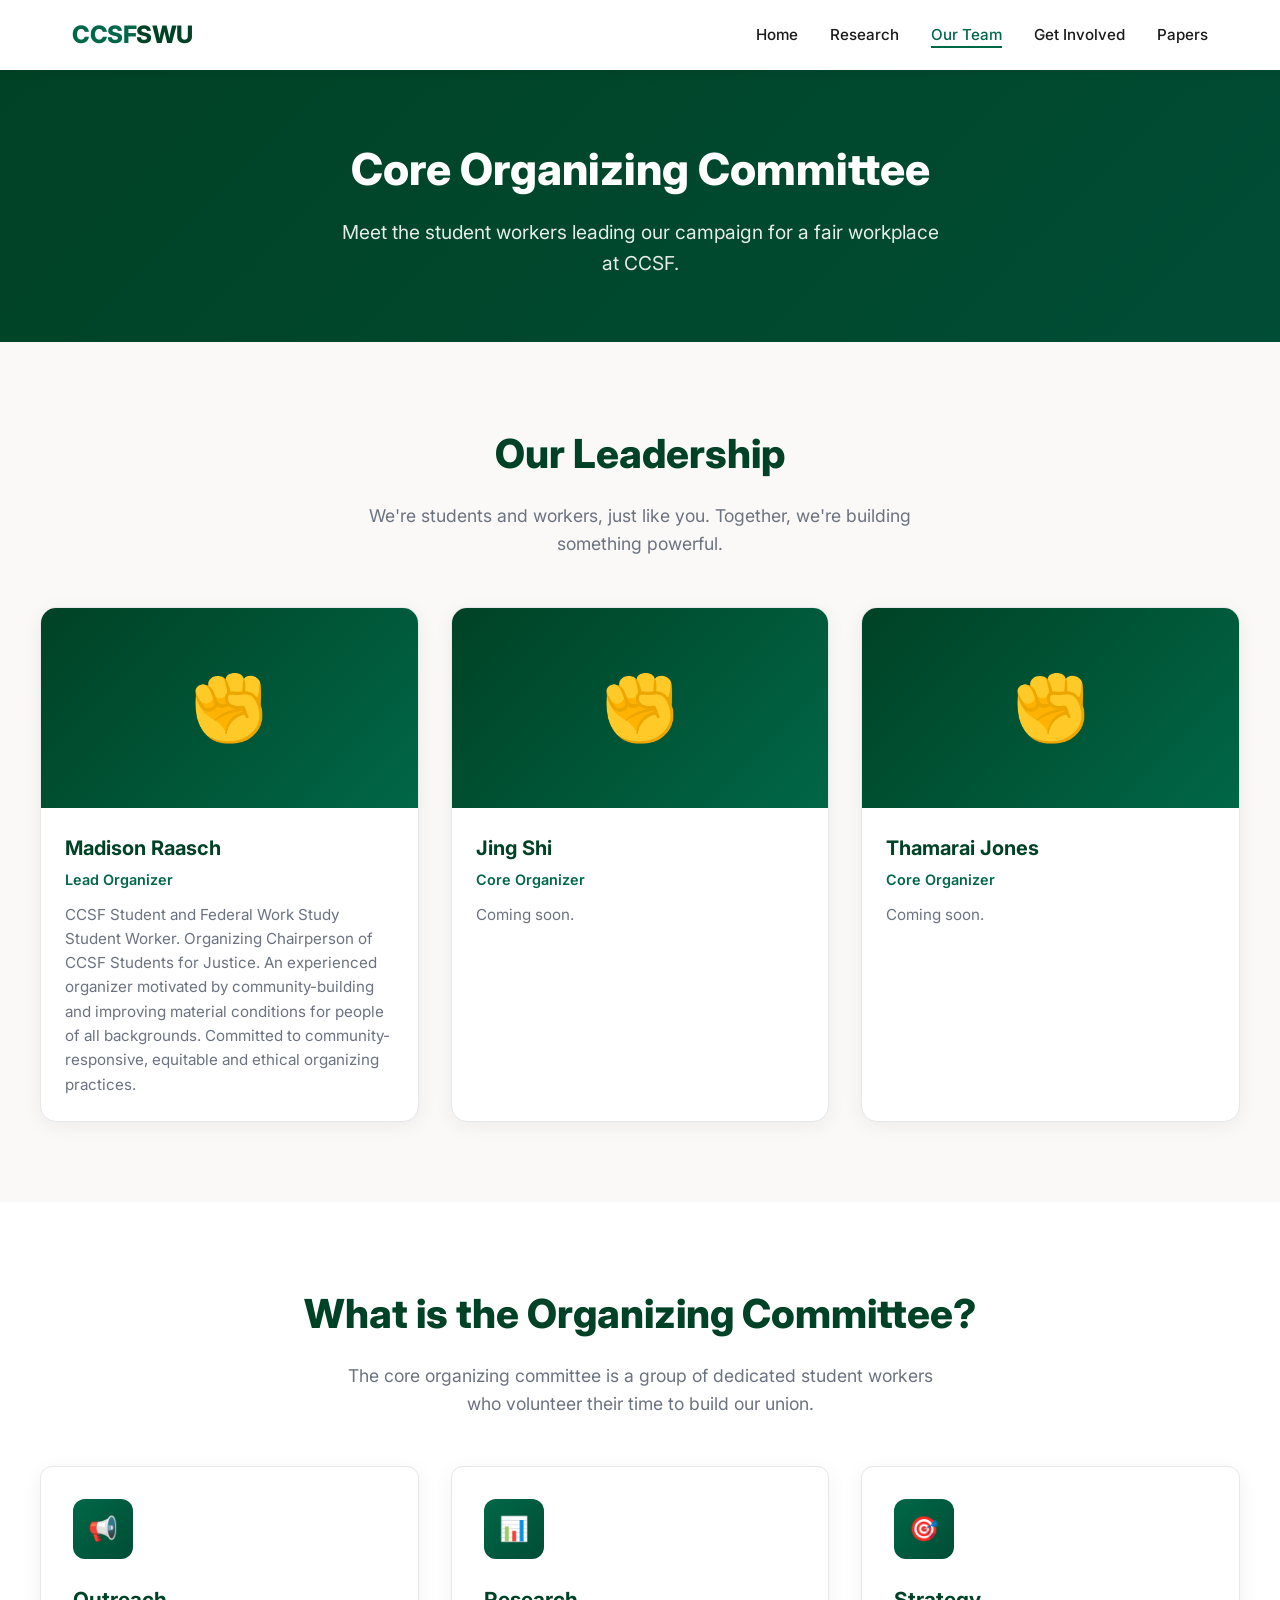
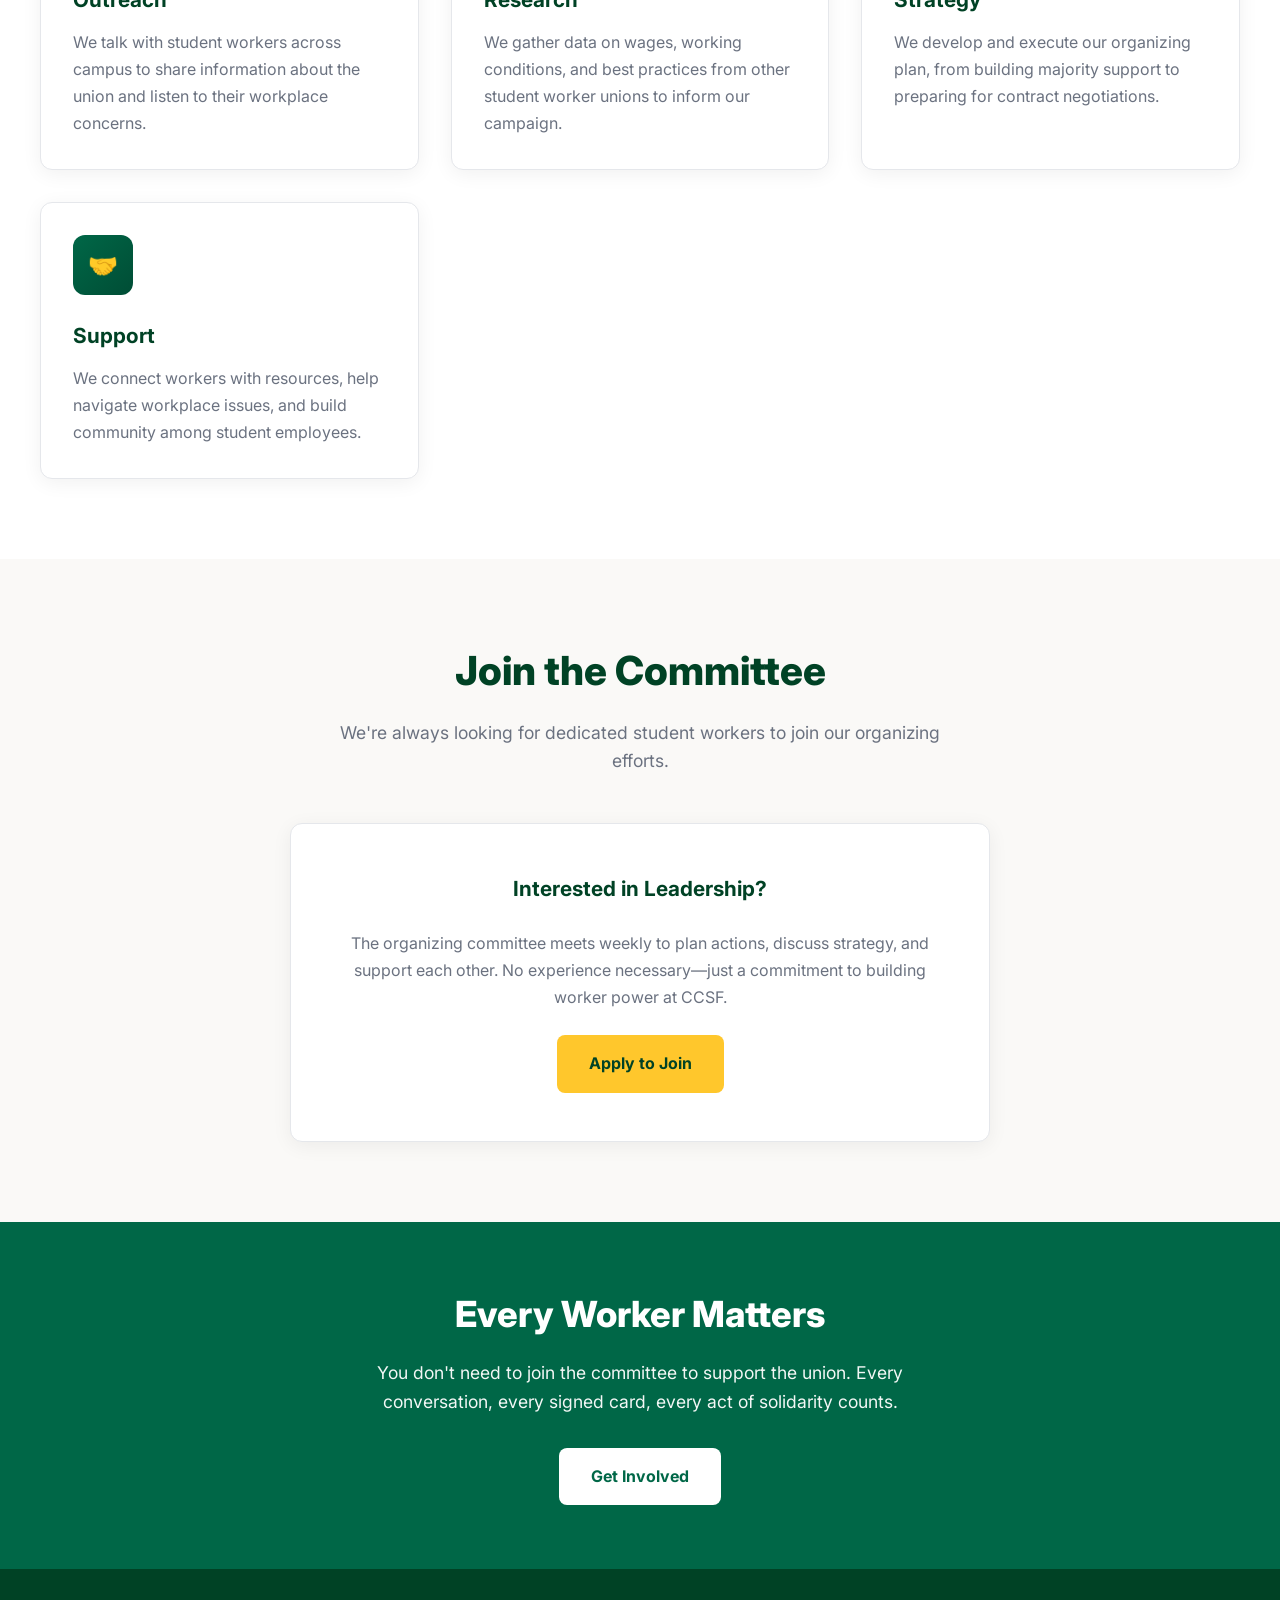
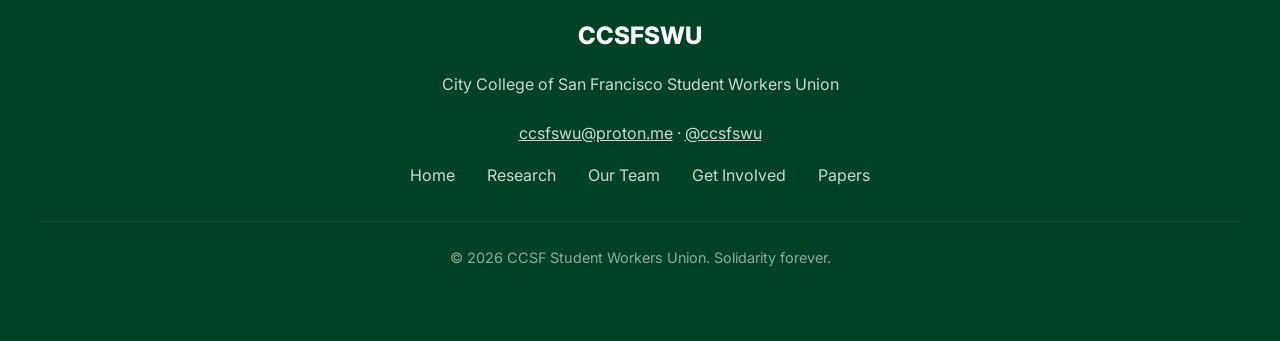
==== committee.html @ ac682a28 "Update committee bios" ====
<!DOCTYPE html>
<html lang="en">
<head>
  <meta charset="UTF-8">
  <meta name="viewport" content="width=device-width, initial-scale=1.0">
  <title>Our Team - CCSF Student Workers Union</title>
  <link rel="stylesheet" href="styles.css">
  <link rel="preconnect" href="https://fonts.googleapis.com">
  <link rel="preconnect" href="https://fonts.gstatic.com" crossorigin>
  <link href="https://fonts.googleapis.com/css2?family=Inter:wght@400;500;600;700;800&display=swap" rel="stylesheet">
</head>
<body>
  <nav class="navbar">
    <div class="nav-container">
      <a href="index.html" class="nav-logo">CCSF<span>SWU</span></a>
      <button class="mobile-menu-btn" onclick="toggleMenu()">☰</button>
      <ul class="nav-links" id="navLinks">
        <li><a href="index.html">Home</a></li>
        <li><a href="research.html">Research</a></li>
        <li><a href="committee.html" class="active">Our Team</a></li>
        <li><a href="forms.html">Get Involved</a></li>
        <li><a href="papers.html">Papers</a></li>
      </ul>
    </div>
  </nav>

  <header class="page-header">
    <h1>Core Organizing Committee</h1>
    <p>Meet the student workers leading our campaign for a fair workplace at CCSF.</p>
  </header>

  <section class="section">
    <div class="container">
      <div class="section-header">
        <h2>Our Leadership</h2>
        <p>We're students and workers, just like you. Together, we're building something powerful.</p>
      </div>
      <div class="team-grid">
        <div class="team-card">
          <div class="team-photo">✊</div>
          <div class="team-info">
            <h3>Madison Raasch</h3>
            <div class="team-role">Lead Organizer</div>
            <p>CCSF Student and Federal Work Study Student Worker. Organizing Chairperson of CCSF Students for Justice. An experienced organizer motivated by community-building and improving material conditions for people of all backgrounds. Committed to community-responsive, equitable and ethical organizing practices.</p>
          </div>
        </div>
        <div class="team-card">
          <div class="team-photo">✊</div>
          <div class="team-info">
            <h3>Jing Shi</h3>
            <div class="team-role">Core Organizer</div>
            <p>Coming soon.</p>
          </div>
        </div>
        <div class="team-card">
          <div class="team-photo">✊</div>
          <div class="team-info">
            <h3>Thamarai Jones</h3>
            <div class="team-role">Core Organizer</div>
            <p>Coming soon.</p>
          </div>
        </div>
      </div>
    </div>
  </section>

  <section class="section section-alt">
    <div class="container">
      <div class="section-header">
        <h2>What is the Organizing Committee?</h2>
        <p>The core organizing committee is a group of dedicated student workers who volunteer their time to build our union.</p>
      </div>
      <div class="card-grid">
        <div class="card">
          <div class="card-icon">📢</div>
          <h3>Outreach</h3>
          <p>We talk with student workers across campus to share information about the union and listen to their workplace concerns.</p>
        </div>
        <div class="card">
          <div class="card-icon">📊</div>
          <h3>Research</h3>
          <p>We gather data on wages, working conditions, and best practices from other student worker unions to inform our campaign.</p>
        </div>
        <div class="card">
          <div class="card-icon">🎯</div>
          <h3>Strategy</h3>
          <p>We develop and execute our organizing plan, from building majority support to preparing for contract negotiations.</p>
        </div>
        <div class="card">
          <div class="card-icon">🤝</div>
          <h3>Support</h3>
          <p>We connect workers with resources, help navigate workplace issues, and build community among student employees.</p>
        </div>
      </div>
    </div>
  </section>

  <section class="section">
    <div class="container">
      <div class="section-header">
        <h2>Join the Committee</h2>
        <p>We're always looking for dedicated student workers to join our organizing efforts.</p>
      </div>
      <div class="form-section">
        <div class="card" style="text-align: center; padding: 3rem;">
          <h3>Interested in Leadership?</h3>
          <p style="margin: 1.5rem 0;">The organizing committee meets weekly to plan actions, discuss strategy, and support each other. No experience necessary—just a commitment to building worker power at CCSF.</p>
          <a href="forms.html" class="btn btn-primary">Apply to Join</a>
        </div>
      </div>
    </div>
  </section>

  <section class="cta-section">
    <h2>Every Worker Matters</h2>
    <p>You don't need to join the committee to support the union. Every conversation, every signed card, every act of solidarity counts.</p>
    <a href="forms.html" class="btn btn-primary">Get Involved</a>
  </section>

  <footer class="footer">
    <div class="footer-content">
      <div class="footer-logo">CCSFSWU</div>
      <p>City College of San Francisco Student Workers Union</p>
      <p style="margin-bottom: 1rem;"><a href="mailto:ccsfswu@proton.me" style="color: white;">ccsfswu@proton.me</a> · <a href="https://instagram.com/ccsfswu" target="_blank" style="color: white;">@ccsfswu</a></p>
      <div class="footer-links">
        <a href="index.html">Home</a>
        <a href="research.html">Research</a>
        <a href="committee.html">Our Team</a>
        <a href="forms.html">Get Involved</a>
        <a href="papers.html">Papers</a>
      </div>
      <div class="footer-bottom">
        <p>&copy; 2026 CCSF Student Workers Union. Solidarity forever.</p>
      </div>
    </div>
  </footer>

  <script>
    function toggleMenu() {
      document.getElementById('navLinks').classList.toggle('active');
    }
  </script>
</body>
</html>
---- styles.css ----
/* CCSF Student Workers Union - Main Styles */

:root {
  --primary: #006747;
  --primary-dark: #004d35;
  --secondary: #004225;
  --accent: #ffc72c;
  --light: #faf9f7;
  --dark: #1a1a1a;
  --gray: #6b7280;
  --gray-light: #e5e7eb;
}

* {
  margin: 0;
  padding: 0;
  box-sizing: border-box;
}

html {
  scroll-behavior: smooth;
}

body {
  font-family: 'Inter', -apple-system, BlinkMacSystemFont, 'Segoe UI', Roboto, sans-serif;
  line-height: 1.6;
  color: var(--dark);
  background: var(--light);
}

/* Navigation */
.navbar {
  background: white;
  box-shadow: 0 2px 10px rgba(0, 0, 0, 0.08);
  position: sticky;
  top: 0;
  z-index: 1000;
}

.nav-container {
  max-width: 1200px;
  margin: 0 auto;
  padding: 1rem 2rem;
  display: flex;
  justify-content: space-between;
  align-items: center;
}

.nav-logo {
  font-weight: 800;
  font-size: 1.5rem;
  color: var(--primary);
  text-decoration: none;
  letter-spacing: -0.5px;
}

.nav-logo span {
  color: var(--secondary);
}

.nav-links {
  display: flex;
  list-style: none;
  gap: 2rem;
}

.nav-links a {
  text-decoration: none;
  color: var(--dark);
  font-weight: 500;
  font-size: 0.95rem;
  transition: color 0.2s;
  position: relative;
}

.nav-links a:hover,
.nav-links a.active {
  color: var(--primary);
}

.nav-links a::after {
  content: '';
  position: absolute;
  bottom: -4px;
  left: 0;
  width: 0;
  height: 2px;
  background: var(--primary);
  transition: width 0.2s;
}

.nav-links a:hover::after,
.nav-links a.active::after {
  width: 100%;
}

/* Mobile menu */
.mobile-menu-btn {
  display: none;
  background: none;
  border: none;
  font-size: 1.5rem;
  cursor: pointer;
  color: var(--dark);
}

/* Hero Section */
.hero {
  background: linear-gradient(135deg, var(--secondary) 0%, var(--primary-dark) 100%);
  color: white;
  padding: 6rem 2rem;
  text-align: center;
  position: relative;
  overflow: hidden;
}

.hero::before {
  content: '';
  position: absolute;
  top: 0;
  left: 0;
  right: 0;
  bottom: 0;
  background: url("data:image/svg+xml,%3Csvg width='60' height='60' viewBox='0 0 60 60' xmlns='http://www.w3.org/2000/svg'%3E%3Cg fill='none' fill-rule='evenodd'%3E%3Cg fill='%23ffffff' fill-opacity='0.05'%3E%3Cpath d='M36 34v-4h-2v4h-4v2h4v4h2v-4h4v-2h-4zm0-30V0h-2v4h-4v2h4v4h2V6h4V4h-4zM6 34v-4H4v4H0v2h4v4h2v-4h4v-2H6zM6 4V0H4v4H0v2h4v4h2V6h4V4H6z'/%3E%3C/g%3E%3C/g%3E%3C/svg%3E");
}

.hero-content {
  max-width: 900px;
  margin: 0 auto;
  position: relative;
  z-index: 1;
}

.hero h1 {
  font-size: 3.5rem;
  font-weight: 800;
  margin-bottom: 1.5rem;
  line-height: 1.1;
  letter-spacing: -1px;
}

.hero p {
  font-size: 1.4rem;
  opacity: 0.95;
  max-width: 700px;
  margin: 0 auto 2.5rem;
  line-height: 1.7;
}

.hero-buttons {
  display: flex;
  gap: 1rem;
  justify-content: center;
  flex-wrap: wrap;
}

/* Buttons */
.btn {
  display: inline-block;
  padding: 1rem 2rem;
  border-radius: 8px;
  font-weight: 600;
  font-size: 1rem;
  text-decoration: none;
  transition: all 0.2s;
  cursor: pointer;
  border: none;
}

.btn-primary {
  background: var(--accent);
  color: var(--secondary);
  font-weight: 700;
}

.btn-primary:hover {
  background: #e6b200;
  transform: translateY(-2px);
  box-shadow: 0 4px 12px rgba(255, 199, 44, 0.4);
}

.btn-secondary {
  background: transparent;
  color: white;
  border: 2px solid rgba(255, 255, 255, 0.8);
}

.btn-secondary:hover {
  background: rgba(255, 255, 255, 0.1);
  border-color: white;
}

.btn-outline {
  background: transparent;
  color: var(--primary);
  border: 2px solid var(--primary);
}

.btn-outline:hover {
  background: var(--primary);
  color: white;
}

/* Sections */
.section {
  padding: 5rem 2rem;
}

.section-alt {
  background: white;
}

.container {
  max-width: 1200px;
  margin: 0 auto;
}

.section-header {
  text-align: center;
  margin-bottom: 3rem;
}

.section-header h2 {
  font-size: 2.5rem;
  font-weight: 800;
  color: var(--secondary);
  margin-bottom: 1rem;
}

.section-header p {
  color: var(--gray);
  font-size: 1.1rem;
  max-width: 600px;
  margin: 0 auto;
}

/* Cards */
.card-grid {
  display: grid;
  grid-template-columns: repeat(auto-fit, minmax(300px, 1fr));
  gap: 2rem;
}

.card {
  background: white;
  border-radius: 12px;
  padding: 2rem;
  box-shadow: 0 4px 20px rgba(0, 0, 0, 0.06);
  transition: all 0.3s;
  border: 1px solid var(--gray-light);
}

.card:hover {
  transform: translateY(-4px);
  box-shadow: 0 8px 30px rgba(0, 0, 0, 0.1);
}

.card-icon {
  width: 60px;
  height: 60px;
  background: linear-gradient(135deg, var(--primary) 0%, var(--primary-dark) 100%);
  border-radius: 12px;
  display: flex;
  align-items: center;
  justify-content: center;
  margin-bottom: 1.5rem;
  font-size: 1.5rem;
}

.card h3 {
  font-size: 1.3rem;
  margin-bottom: 0.75rem;
  color: var(--secondary);
}

.card p {
  color: var(--gray);
  line-height: 1.7;
}

/* Team/Bio Cards */
.team-grid {
  display: grid;
  grid-template-columns: repeat(auto-fit, minmax(280px, 1fr));
  gap: 2rem;
}

.team-card {
  background: white;
  border-radius: 16px;
  overflow: hidden;
  box-shadow: 0 4px 20px rgba(0, 0, 0, 0.06);
  transition: all 0.3s;
  border: 1px solid var(--gray-light);
}

.team-card:hover {
  transform: translateY(-4px);
  box-shadow: 0 8px 30px rgba(0, 0, 0, 0.12);
}

.team-photo {
  height: 200px;
  background: linear-gradient(135deg, var(--secondary) 0%, var(--primary) 100%);
  display: flex;
  align-items: center;
  justify-content: center;
  font-size: 4rem;
  color: white;
}

.team-info {
  padding: 1.5rem;
}

.team-info h3 {
  font-size: 1.25rem;
  color: var(--secondary);
  margin-bottom: 0.25rem;
}

.team-role {
  color: var(--primary);
  font-weight: 600;
  font-size: 0.9rem;
  margin-bottom: 0.75rem;
}

.team-info p {
  color: var(--gray);
  font-size: 0.95rem;
  line-height: 1.6;
}

/* Forms */
.form-section {
  max-width: 700px;
  margin: 0 auto;
}

.form-group {
  margin-bottom: 1.5rem;
}

.form-group label {
  display: block;
  font-weight: 600;
  margin-bottom: 0.5rem;
  color: var(--secondary);
}

.form-group input,
.form-group textarea,
.form-group select {
  width: 100%;
  padding: 1rem;
  border: 2px solid var(--gray-light);
  border-radius: 8px;
  font-size: 1rem;
  font-family: inherit;
  transition: border-color 0.2s;
}

.form-group input:focus,
.form-group textarea:focus,
.form-group select:focus {
  outline: none;
  border-color: var(--primary);
}

.form-group textarea {
  min-height: 150px;
  resize: vertical;
}

.form-submit {
  width: 100%;
  padding: 1rem;
  background: var(--primary);
  color: white;
  font-size: 1.1rem;
  font-weight: 600;
}

.form-submit:hover {
  background: var(--primary-dark);
}

/* Papers/Research List */
.paper-list {
  display: flex;
  flex-direction: column;
  gap: 1.5rem;
}

.paper-card {
  background: white;
  border-radius: 12px;
  padding: 2rem;
  box-shadow: 0 4px 20px rgba(0, 0, 0, 0.06);
  border: 1px solid var(--gray-light);
  display: flex;
  align-items: flex-start;
  gap: 1.5rem;
  transition: all 0.3s;
}

.paper-card:hover {
  transform: translateX(8px);
  border-color: var(--primary);
}

.paper-icon {
  width: 50px;
  height: 50px;
  background: var(--secondary);
  border-radius: 10px;
  display: flex;
  align-items: center;
  justify-content: center;
  flex-shrink: 0;
  font-size: 1.25rem;
}

.paper-content h3 {
  font-size: 1.2rem;
  color: var(--secondary);
  margin-bottom: 0.5rem;
}

.paper-meta {
  font-size: 0.9rem;
  color: var(--gray);
  margin-bottom: 0.75rem;
}

.paper-content p {
  color: var(--gray);
  line-height: 1.6;
  margin-bottom: 1rem;
}

.paper-link {
  color: var(--primary);
  font-weight: 600;
  text-decoration: none;
  display: inline-flex;
  align-items: center;
  gap: 0.5rem;
}

.paper-link:hover {
  text-decoration: underline;
}

/* Page Header */
.page-header {
  background: linear-gradient(135deg, var(--secondary) 0%, var(--primary-dark) 100%);
  color: white;
  padding: 4rem 2rem;
  text-align: center;
}

.page-header h1 {
  font-size: 2.75rem;
  font-weight: 800;
  margin-bottom: 0.75rem;
}

.page-header p {
  font-size: 1.2rem;
  opacity: 0.9;
  max-width: 600px;
  margin: 0 auto;
}

/* Stats */
.stats-row {
  display: flex;
  justify-content: center;
  gap: 4rem;
  flex-wrap: wrap;
  margin-top: 3rem;
}

.stat-item {
  text-align: center;
}

.stat-number {
  font-size: 3rem;
  font-weight: 800;
  color: var(--accent);
}

.stat-label {
  font-size: 1rem;
  opacity: 0.9;
}

/* CTA Section */
.cta-section {
  background: var(--primary);
  color: white;
  text-align: center;
  padding: 4rem 2rem;
}

.cta-section h2 {
  font-size: 2.25rem;
  font-weight: 800;
  margin-bottom: 1rem;
}

.cta-section p {
  font-size: 1.1rem;
  opacity: 0.95;
  margin-bottom: 2rem;
  max-width: 600px;
  margin-left: auto;
  margin-right: auto;
}

.cta-section .btn-primary {
  background: white;
  color: var(--primary);
}

.cta-section .btn-primary:hover {
  background: var(--light);
}

/* Footer */
.footer {
  background: var(--secondary);
  color: white;
  padding: 3rem 2rem;
  text-align: center;
}

.footer-content {
  max-width: 1200px;
  margin: 0 auto;
}

.footer-logo {
  font-size: 1.5rem;
  font-weight: 800;
  margin-bottom: 1rem;
}

.footer p {
  opacity: 0.8;
  margin-bottom: 1.5rem;
}

.footer-links {
  display: flex;
  justify-content: center;
  gap: 2rem;
  flex-wrap: wrap;
  margin-bottom: 2rem;
}

.footer-links a {
  color: white;
  text-decoration: none;
  opacity: 0.8;
  transition: opacity 0.2s;
}

.footer-links a:hover {
  opacity: 1;
}

.footer-bottom {
  border-top: 1px solid rgba(255, 255, 255, 0.1);
  padding-top: 1.5rem;
  font-size: 0.9rem;
  opacity: 0.7;
}

/* Tabs */
.tabs {
  display: flex;
  justify-content: center;
  gap: 0.5rem;
  margin-bottom: 2rem;
  flex-wrap: wrap;
}

.tab-btn {
  padding: 0.75rem 1.5rem;
  background: transparent;
  border: 2px solid var(--gray-light);
  border-radius: 8px;
  font-weight: 600;
  color: var(--gray);
  cursor: pointer;
  transition: all 0.2s;
}

.tab-btn:hover {
  border-color: var(--primary);
  color: var(--primary);
}

.tab-btn.active {
  background: var(--primary);
  border-color: var(--primary);
  color: white;
}

.tab-content {
  display: none;
}

.tab-content.active {
  display: block;
}

/* Responsive */
@media (max-width: 768px) {
  .mobile-menu-btn {
    display: block;
  }

  .nav-links {
    display: none;
    position: absolute;
    top: 100%;
    left: 0;
    right: 0;
    background: white;
    flex-direction: column;
    padding: 1rem;
    gap: 0;
    box-shadow: 0 4px 20px rgba(0, 0, 0, 0.1);
  }

  .nav-links.active {
    display: flex;
  }

  .nav-links li {
    padding: 0.75rem 1rem;
  }

  .hero h1 {
    font-size: 2.25rem;
  }

  .hero p {
    font-size: 1.1rem;
  }

  .section-header h2 {
    font-size: 2rem;
  }

  .stats-row {
    gap: 2rem;
  }

  .stat-number {
    font-size: 2.25rem;
  }

  .paper-card {
    flex-direction: column;
  }
}
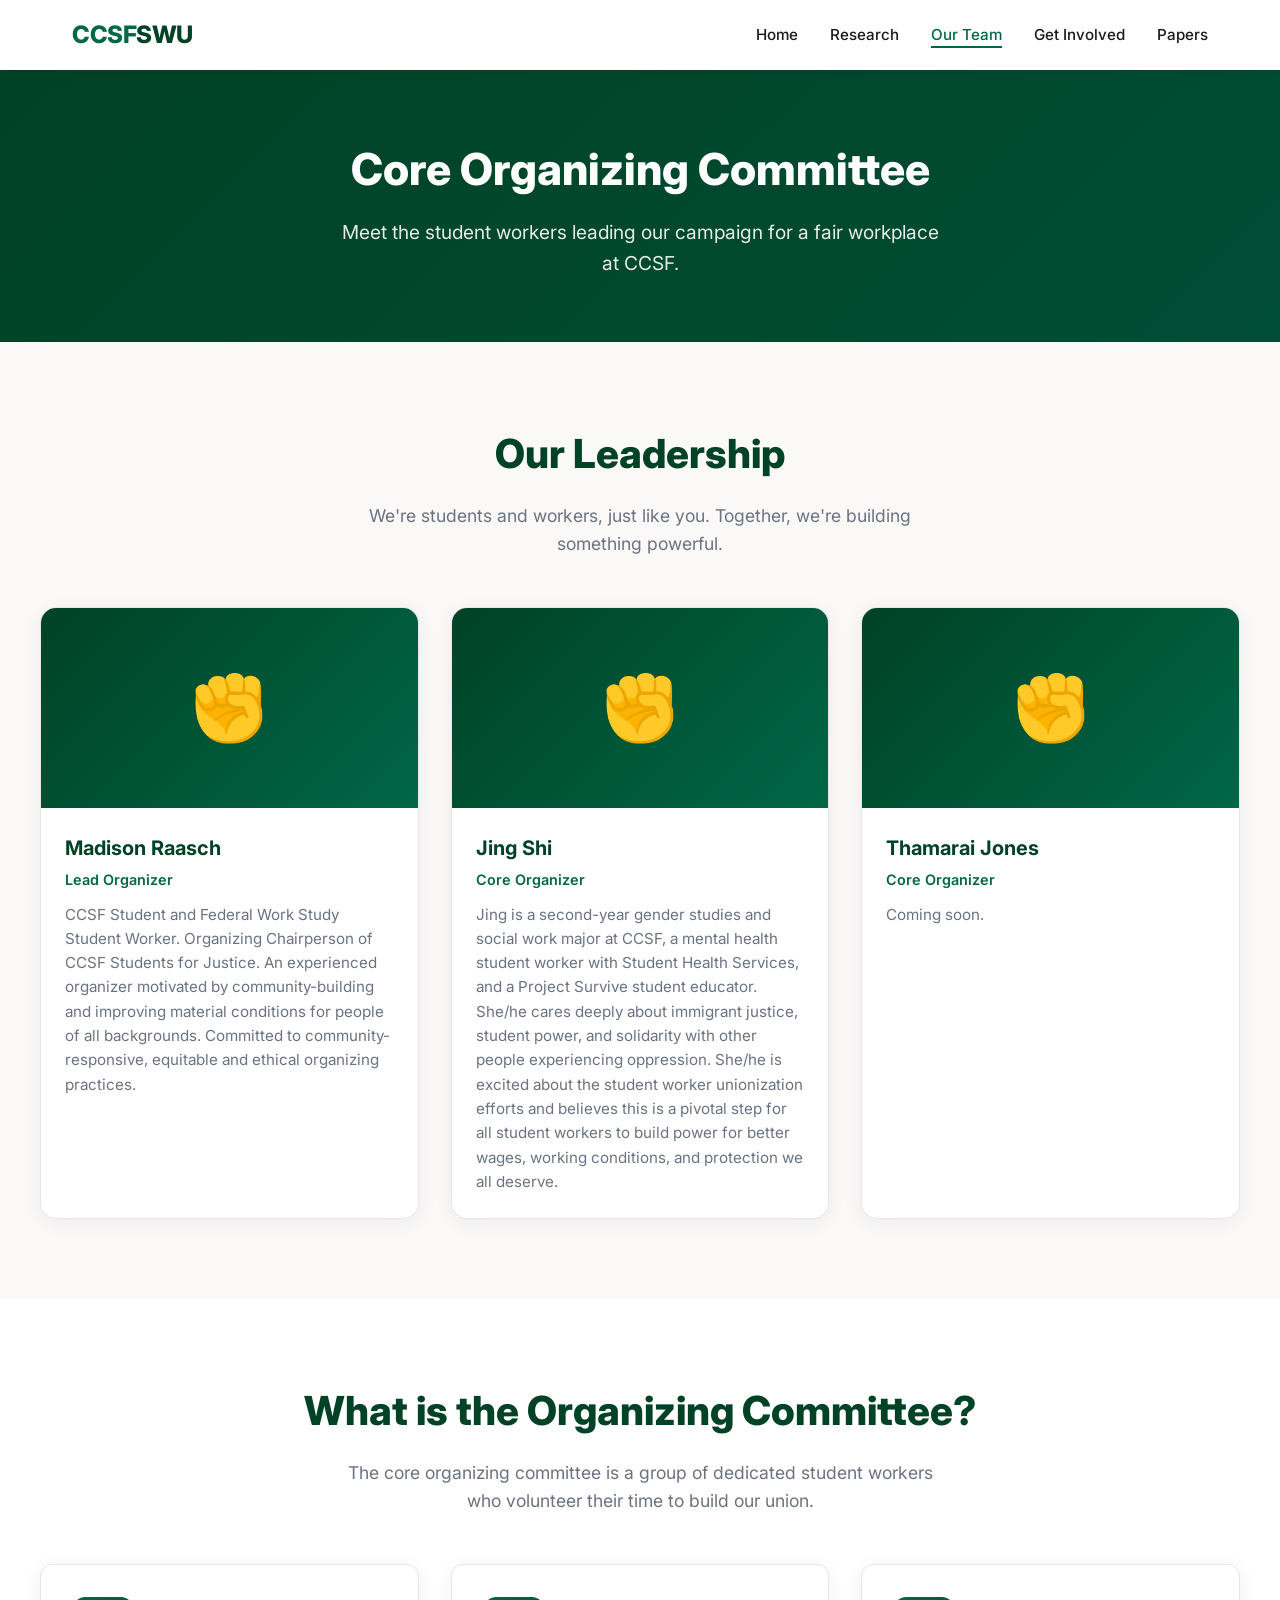
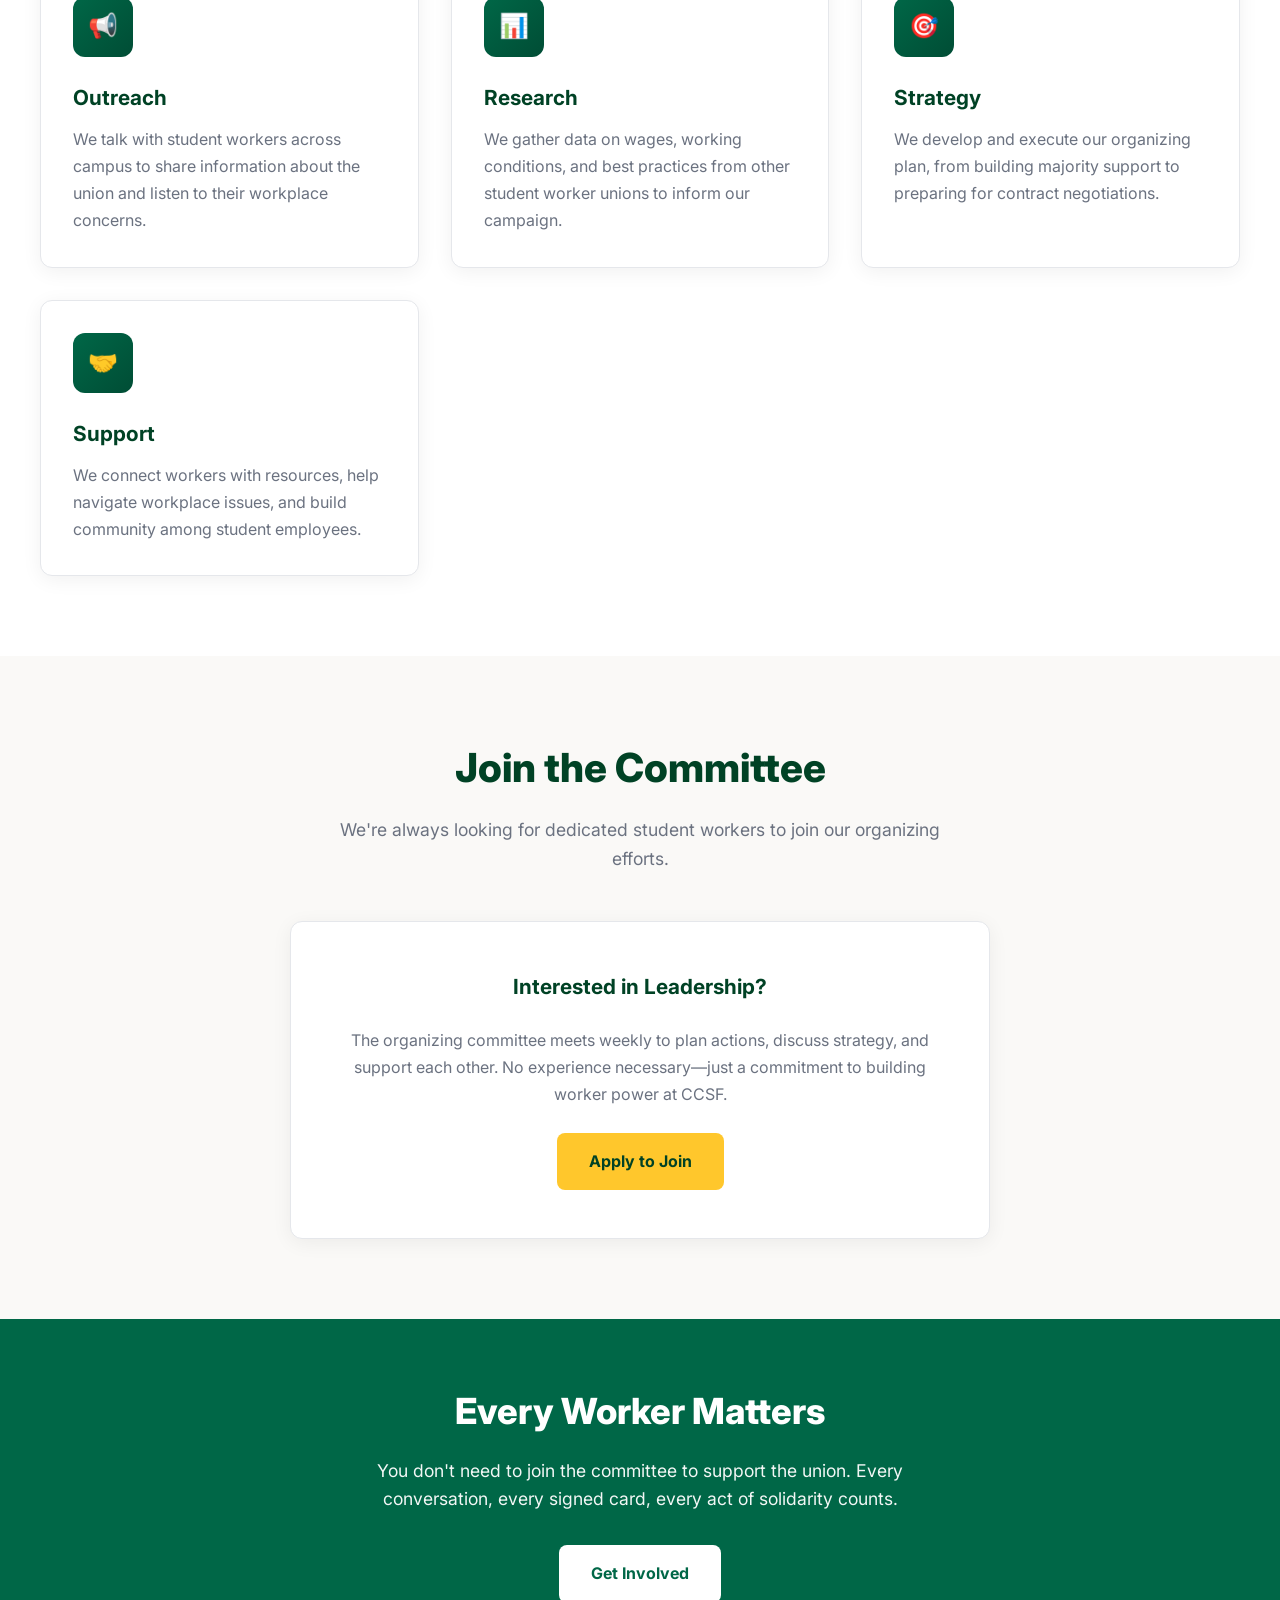
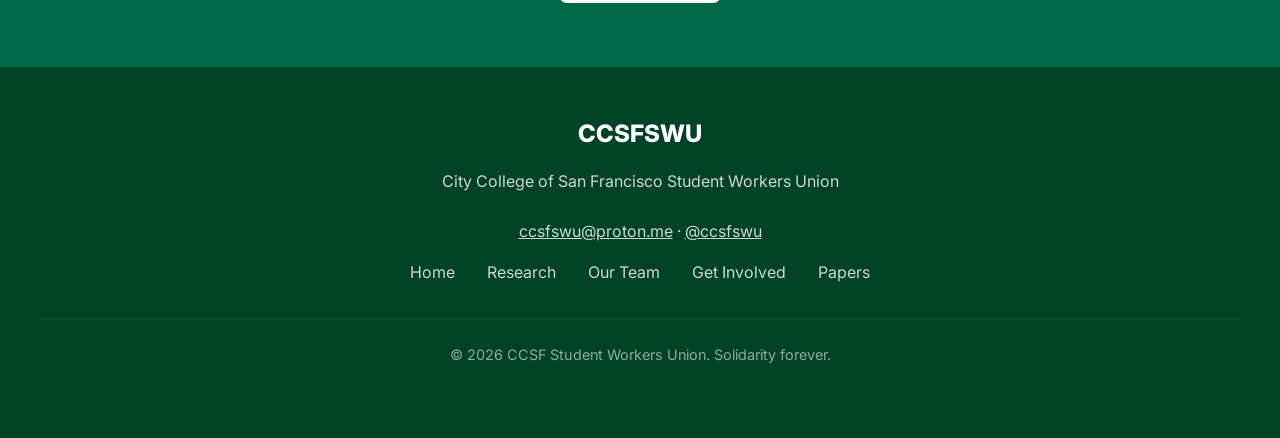
==== commit 53df48c3: "Add Jing Shi bio" ====
--- a/committee.html
+++ b/committee.html
@@ -49,7 +49,7 @@
           <div class="team-info">
             <h3>Jing Shi</h3>
             <div class="team-role">Core Organizer</div>
-            <p>Coming soon.</p>
+            <p>Jing is a second-year gender studies and social work major at CCSF, a mental health student worker with Student Health Services, and a Project Survive student educator. She/he cares deeply about immigrant justice, student power, and solidarity with other people experiencing oppression. She/he is excited about the student worker unionization efforts and believes this is a pivotal step for all student workers to build power for better wages, working conditions, and protection we all deserve.</p>
           </div>
         </div>
         <div class="team-card">
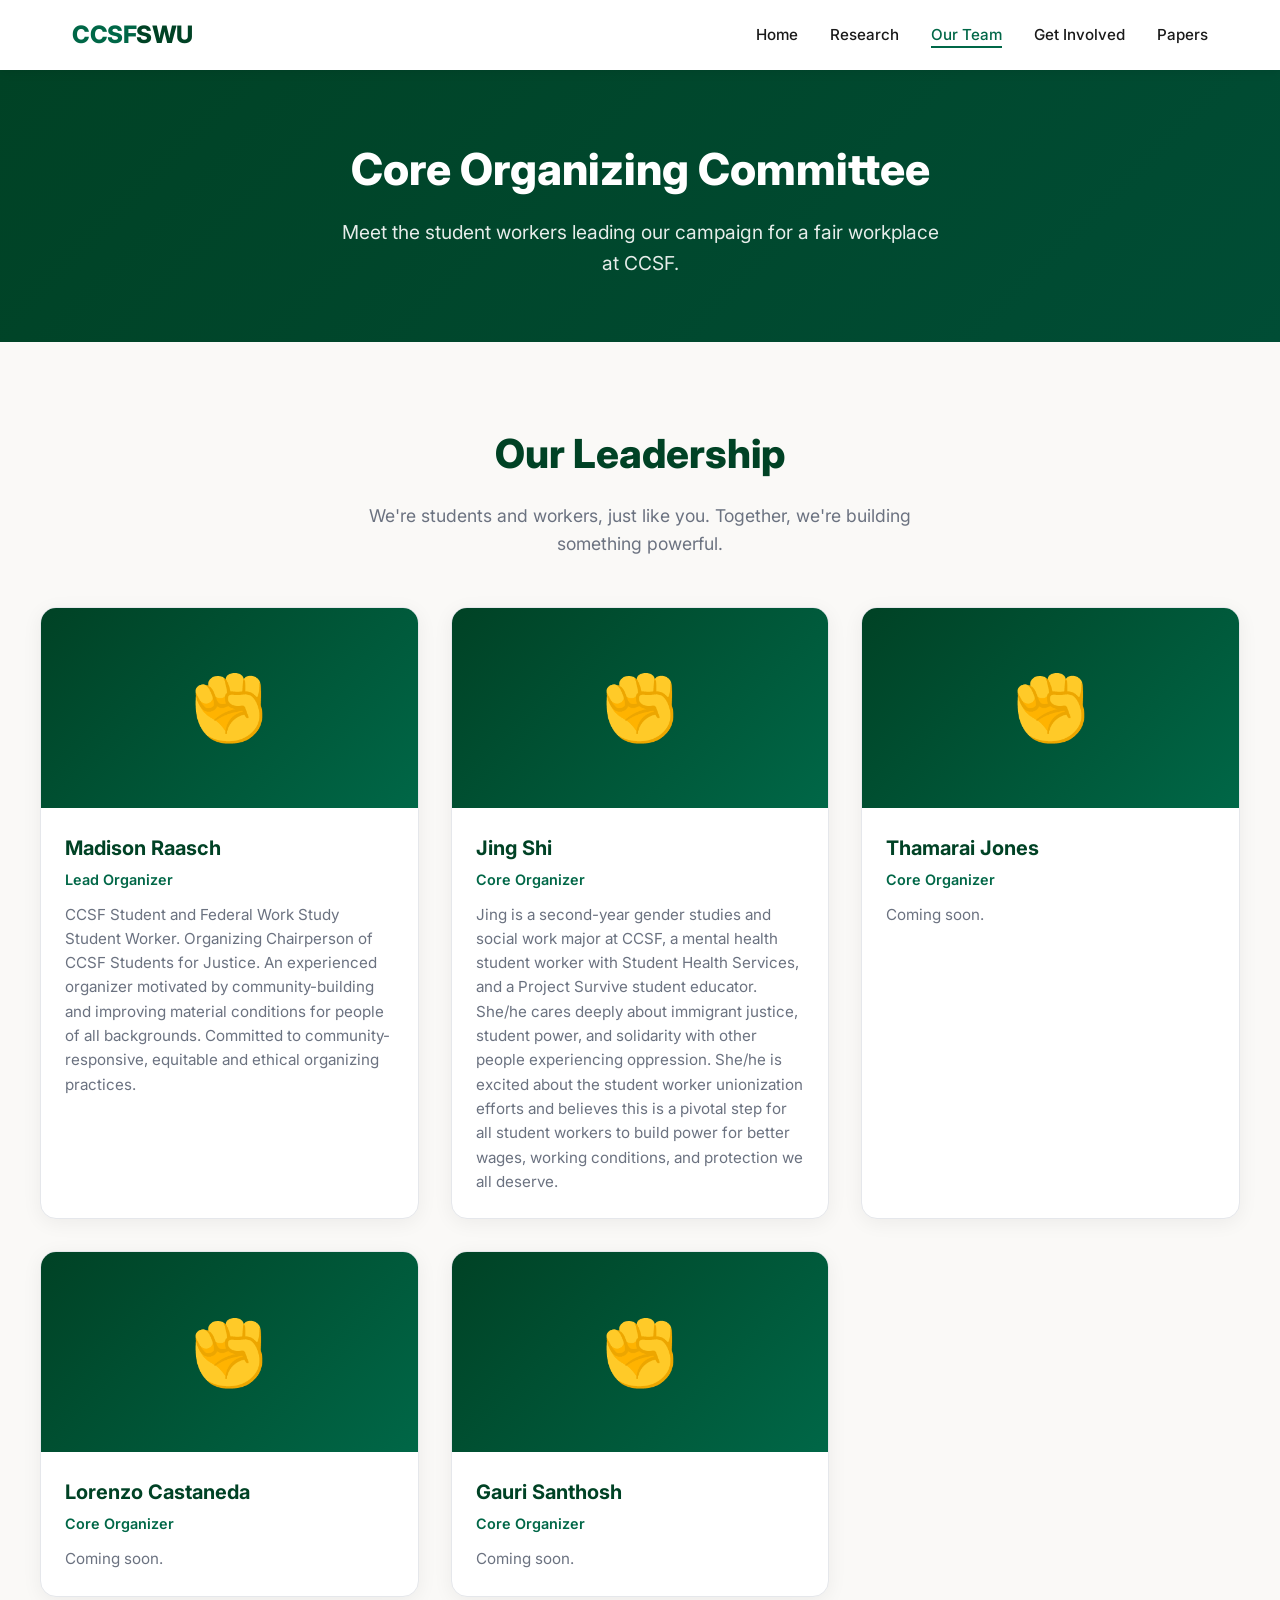
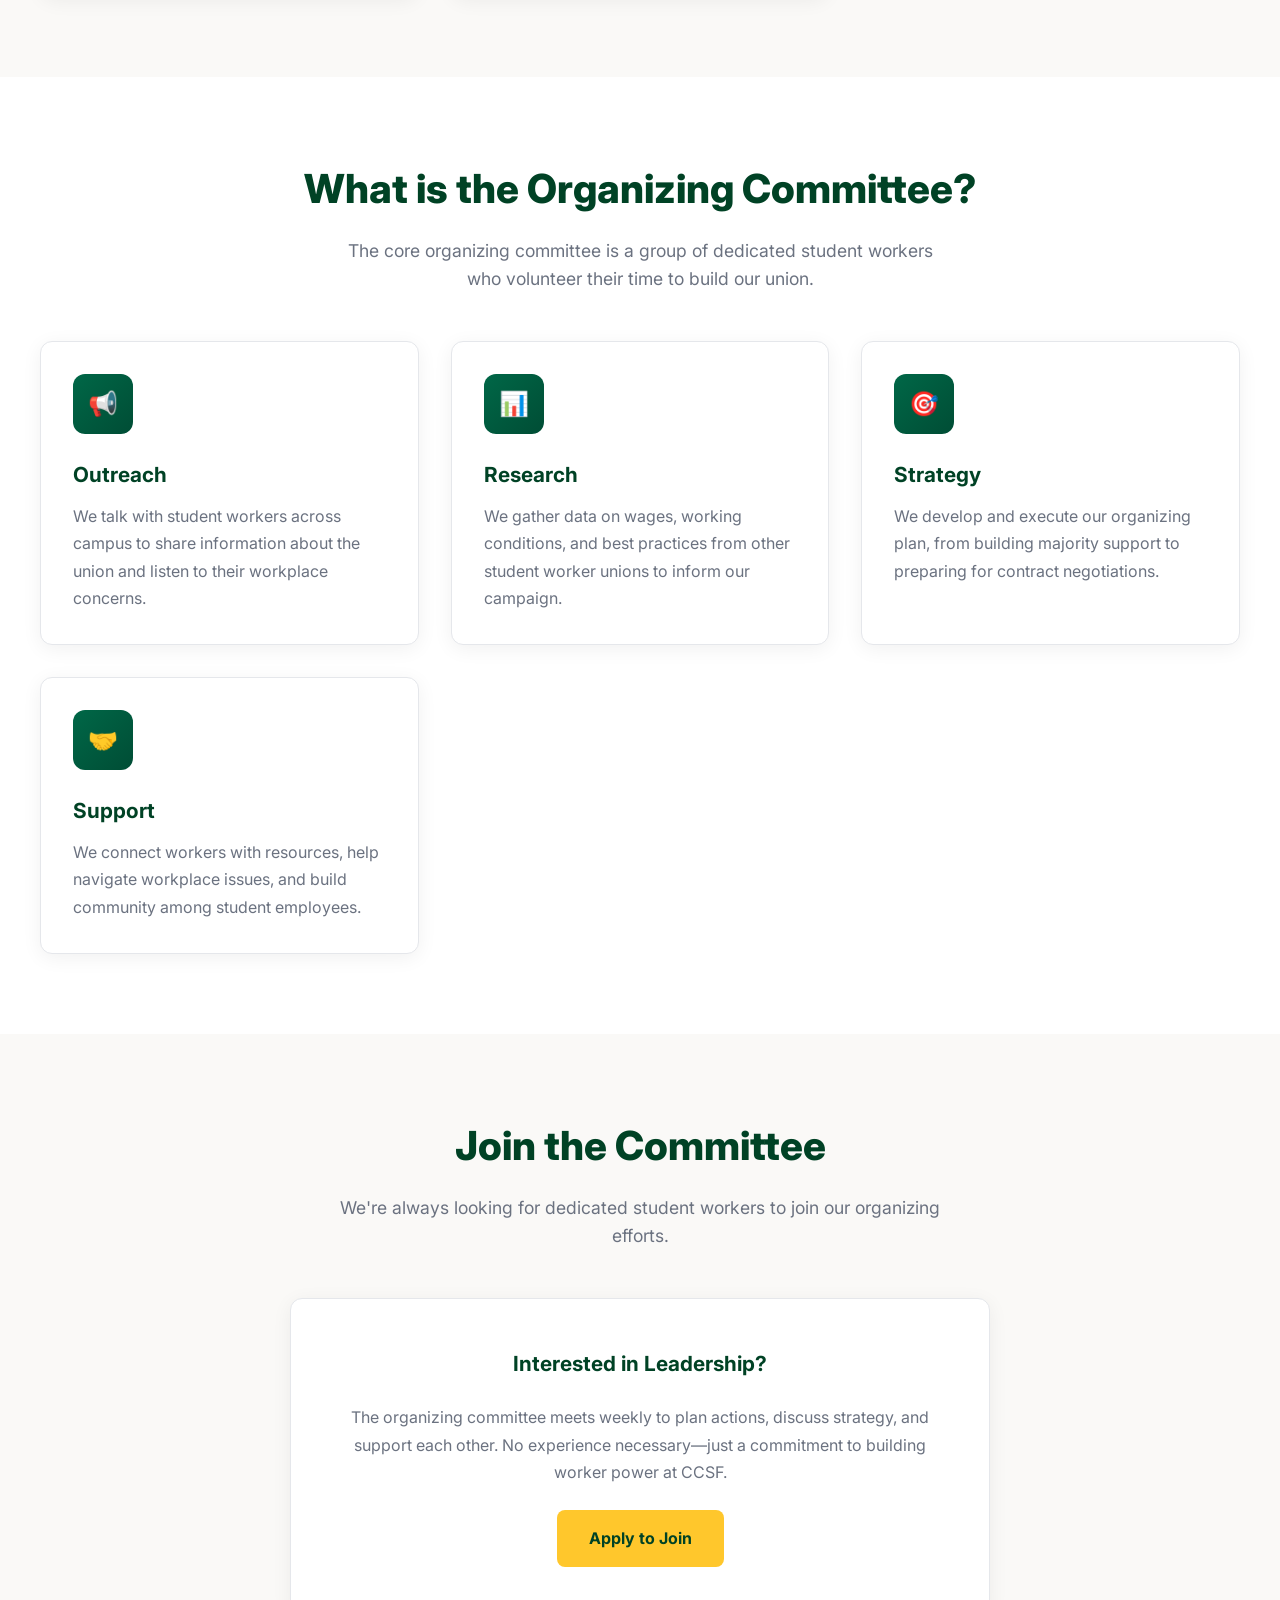
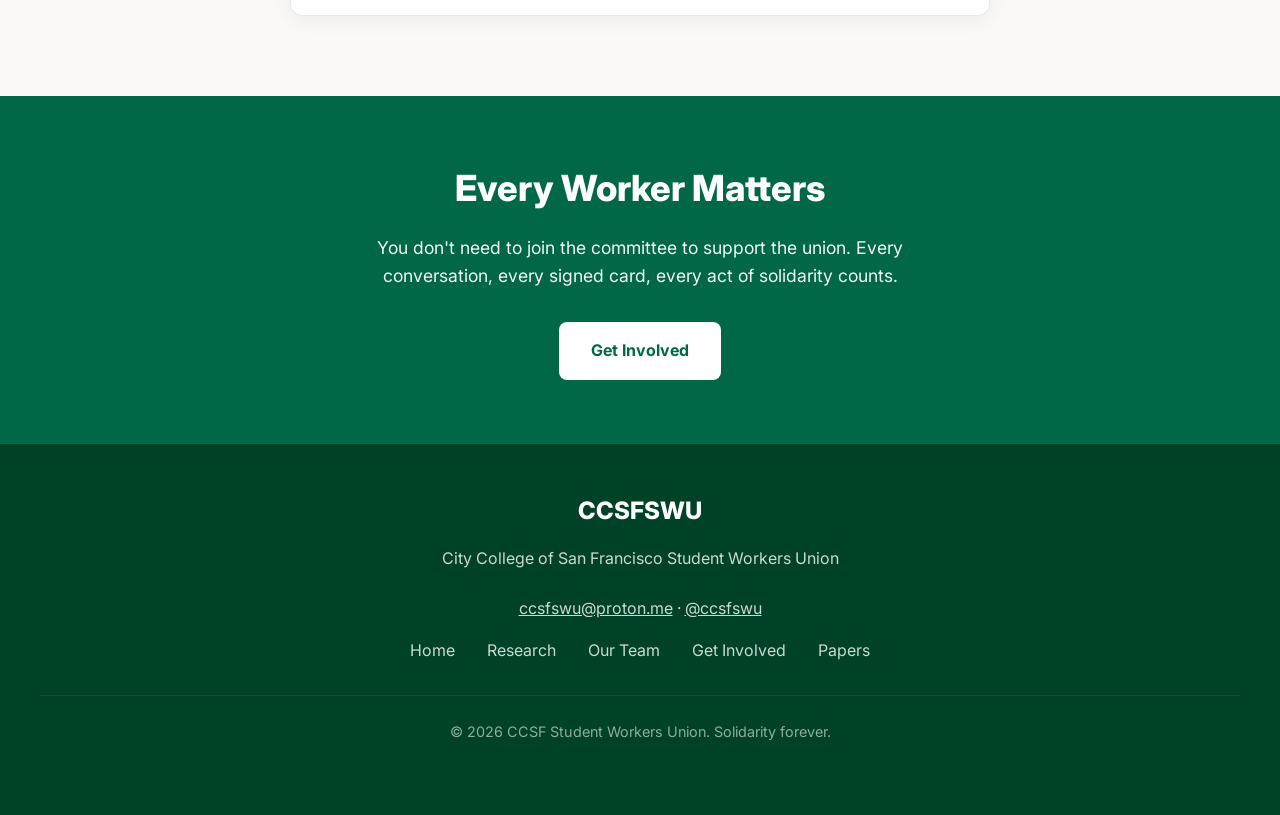
==== commit 6e95b9bb: "Add Lorenzo Castaneda and Gauri Santhosh to team page Made-with: Cursor" ====
--- a/committee.html
+++ b/committee.html
@@ -56,6 +56,22 @@
           <div class="team-photo">✊</div>
           <div class="team-info">
             <h3>Thamarai Jones</h3>
+            <div class="team-role">Core Organizer</div>
+            <p>Coming soon.</p>
+          </div>
+        </div>
+        <div class="team-card">
+          <div class="team-photo">✊</div>
+          <div class="team-info">
+            <h3>Lorenzo Castaneda</h3>
+            <div class="team-role">Core Organizer</div>
+            <p>Coming soon.</p>
+          </div>
+        </div>
+        <div class="team-card">
+          <div class="team-photo">✊</div>
+          <div class="team-info">
+            <h3>Gauri Santhosh</h3>
             <div class="team-role">Core Organizer</div>
             <p>Coming soon.</p>
           </div>
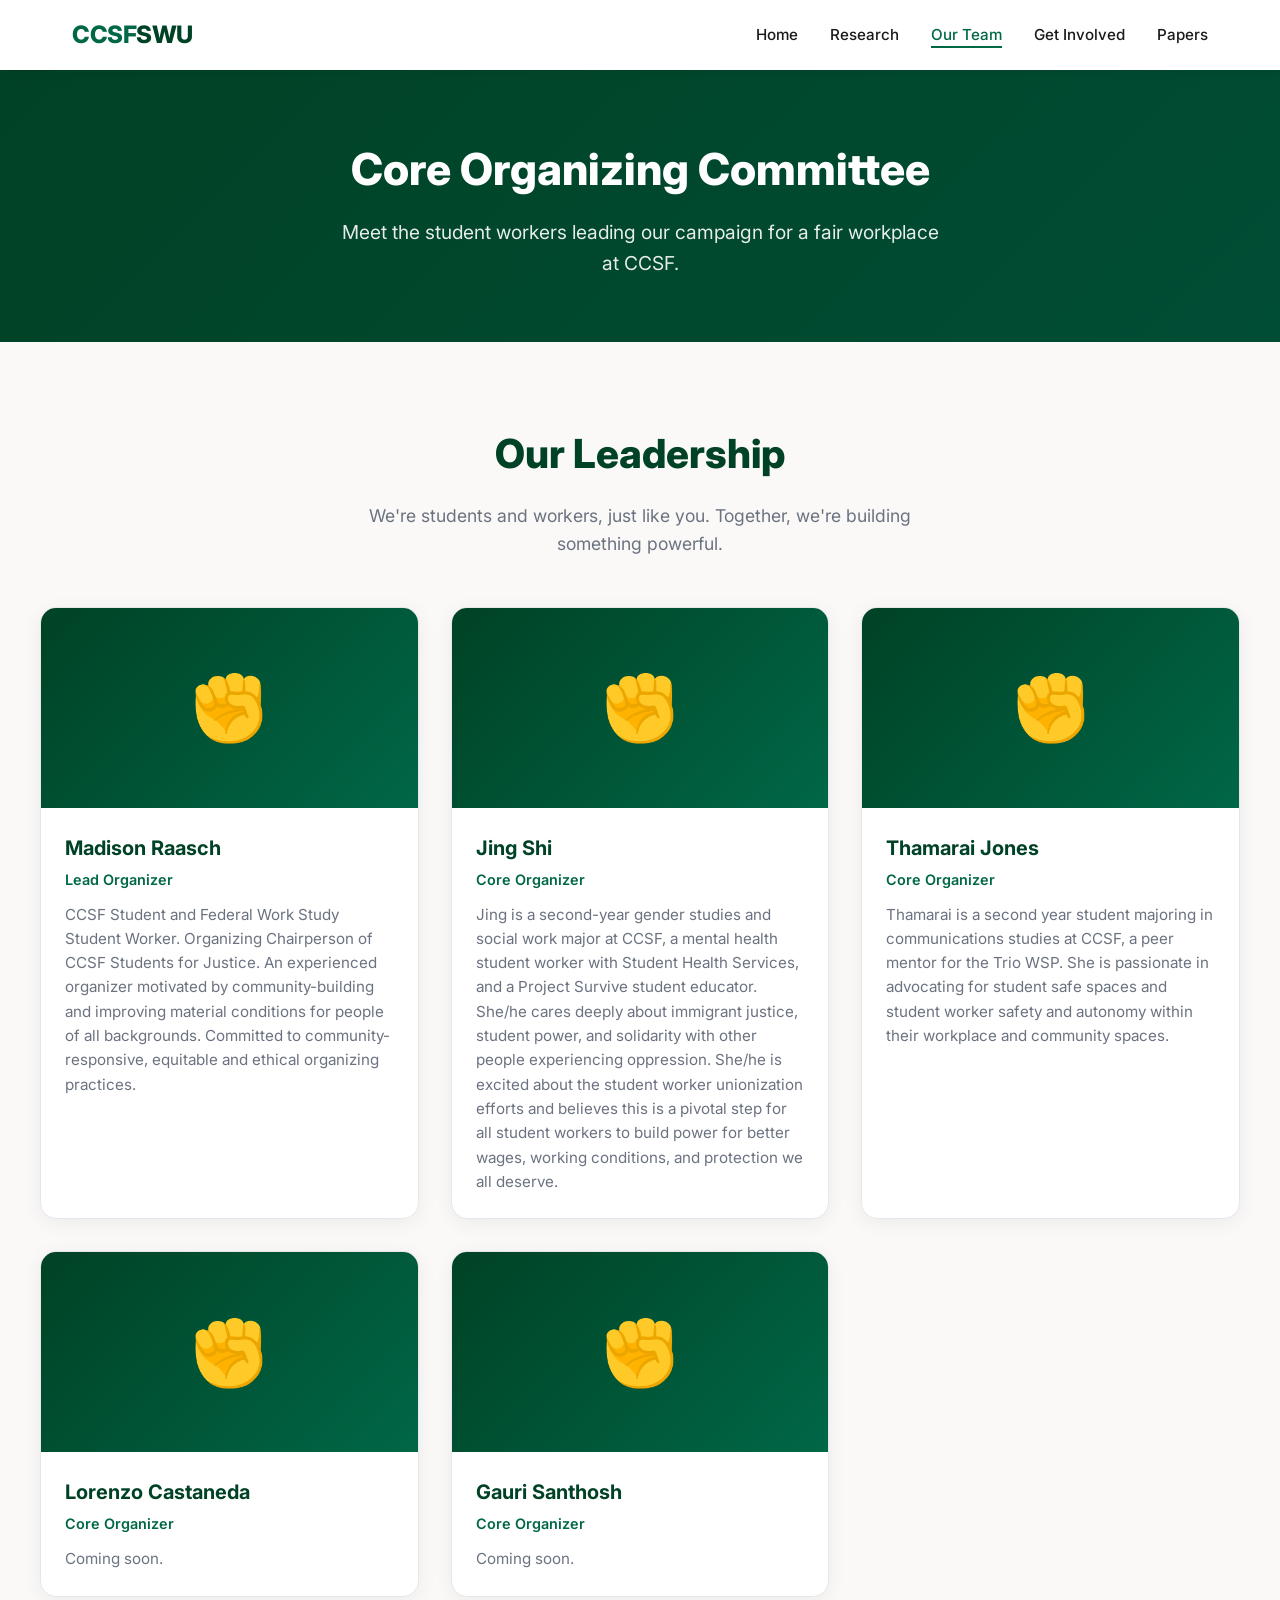
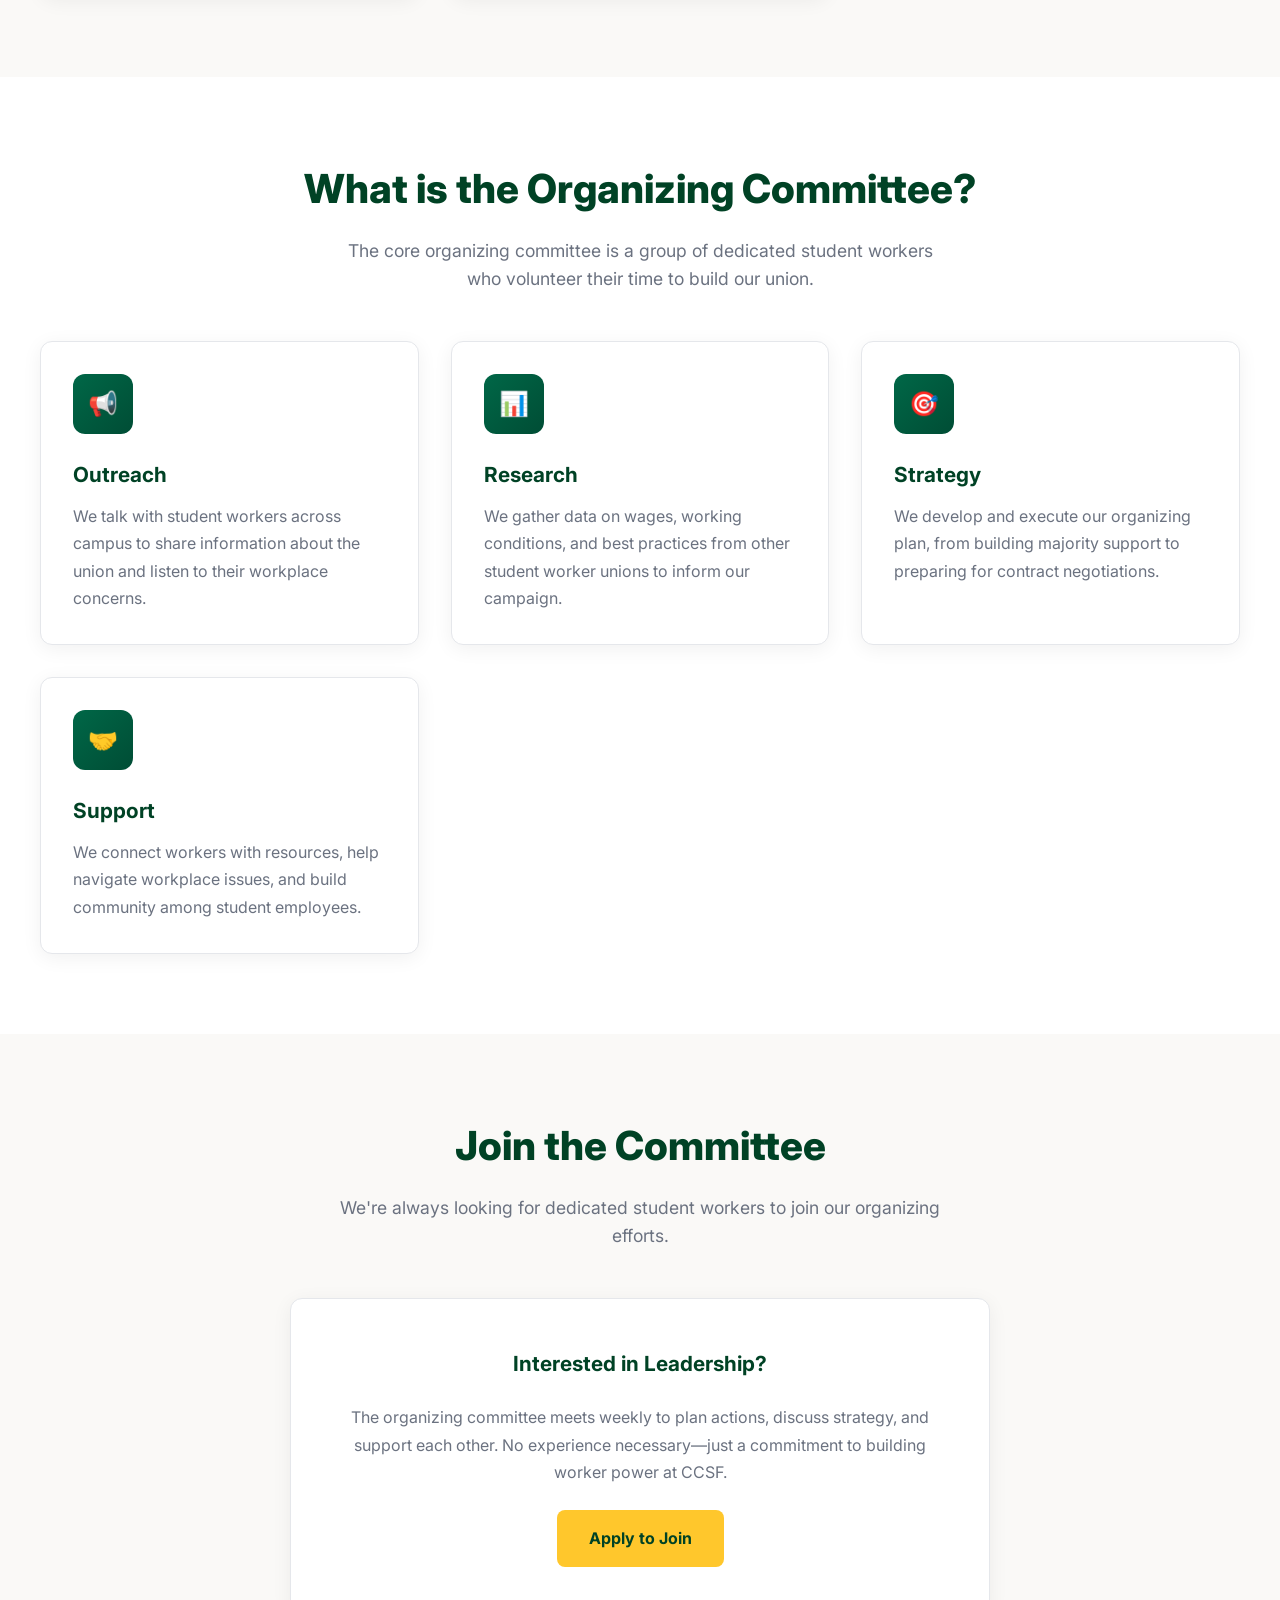
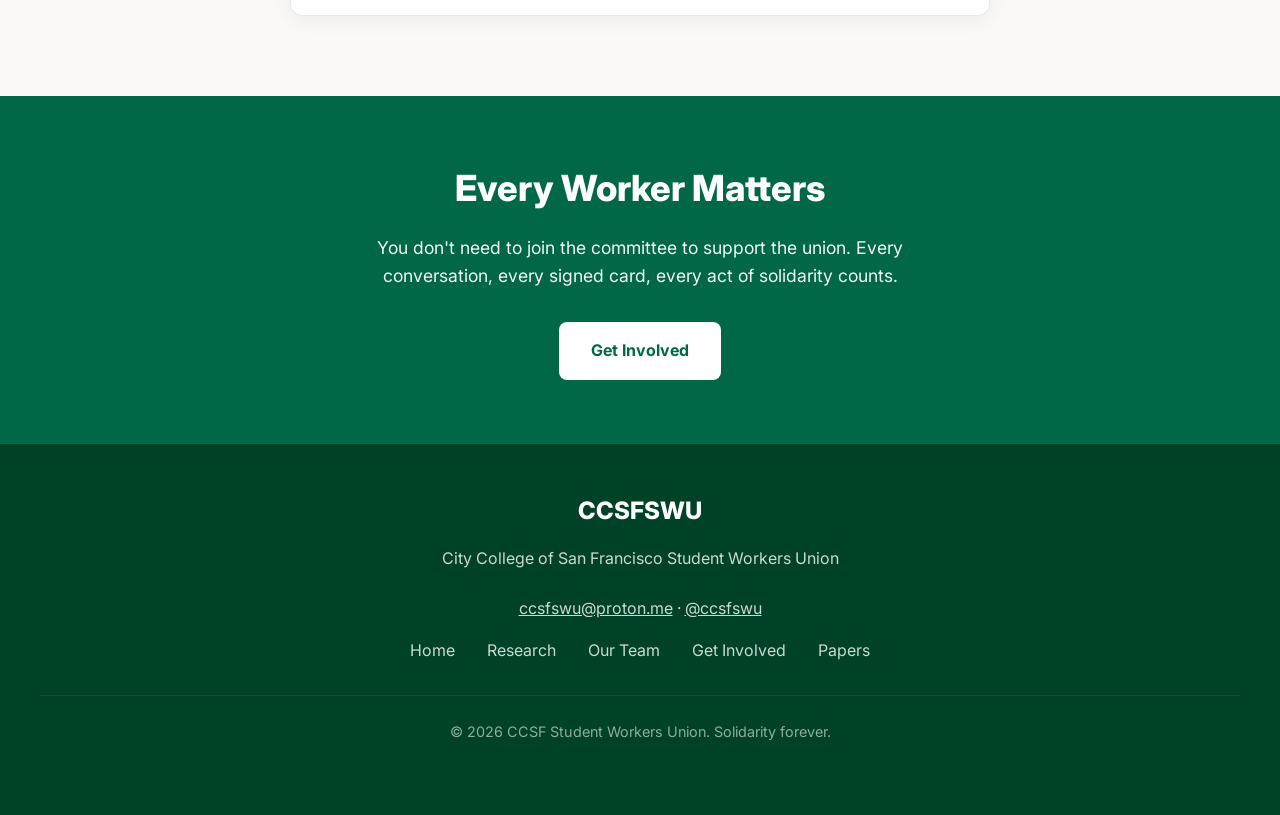
==== commit 84339c5f: "Add Thamarai Jones bio Made-with: Cursor" ====
--- a/committee.html
+++ b/committee.html
@@ -57,7 +57,7 @@
           <div class="team-info">
             <h3>Thamarai Jones</h3>
             <div class="team-role">Core Organizer</div>
-            <p>Coming soon.</p>
+            <p>Thamarai is a second year student majoring in communications studies at CCSF, a peer mentor for the Trio WSP. She is passionate in advocating for student safe spaces and student worker safety and autonomy within their workplace and community spaces.</p>
           </div>
         </div>
         <div class="team-card">
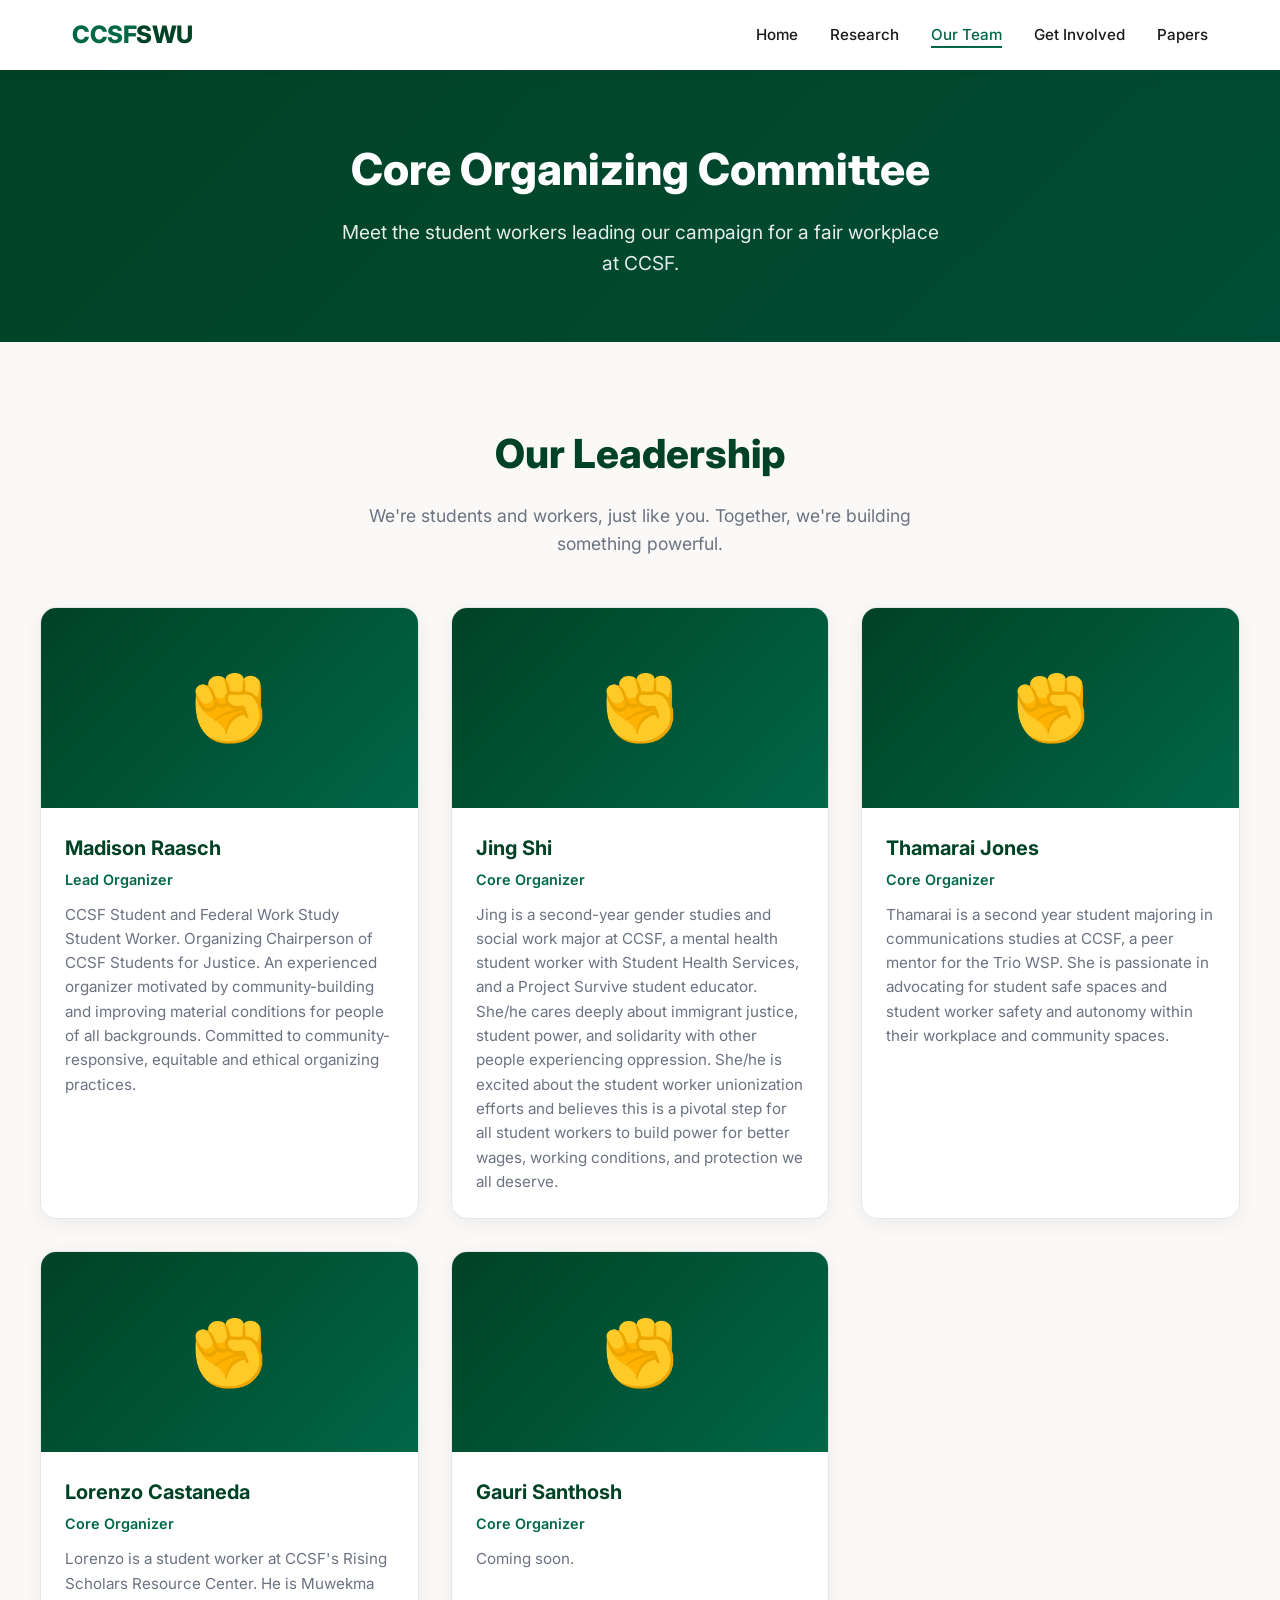
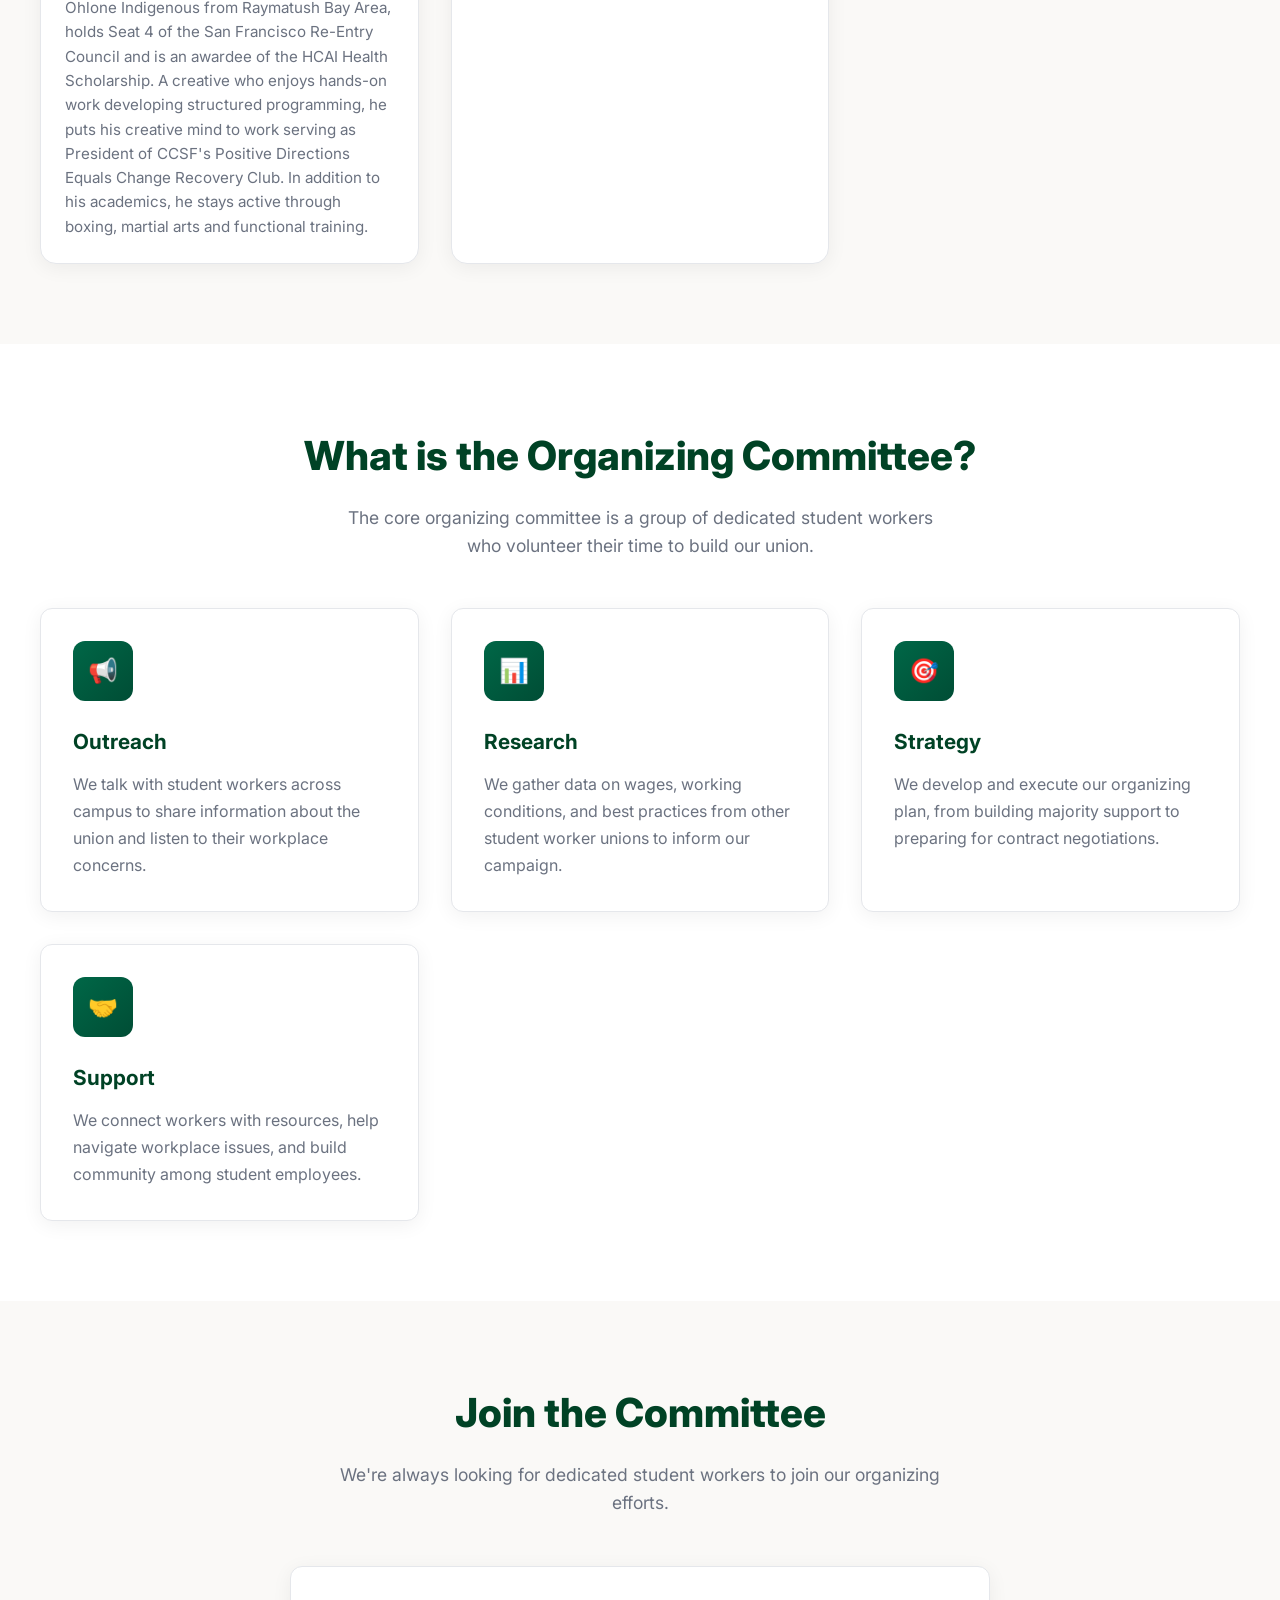
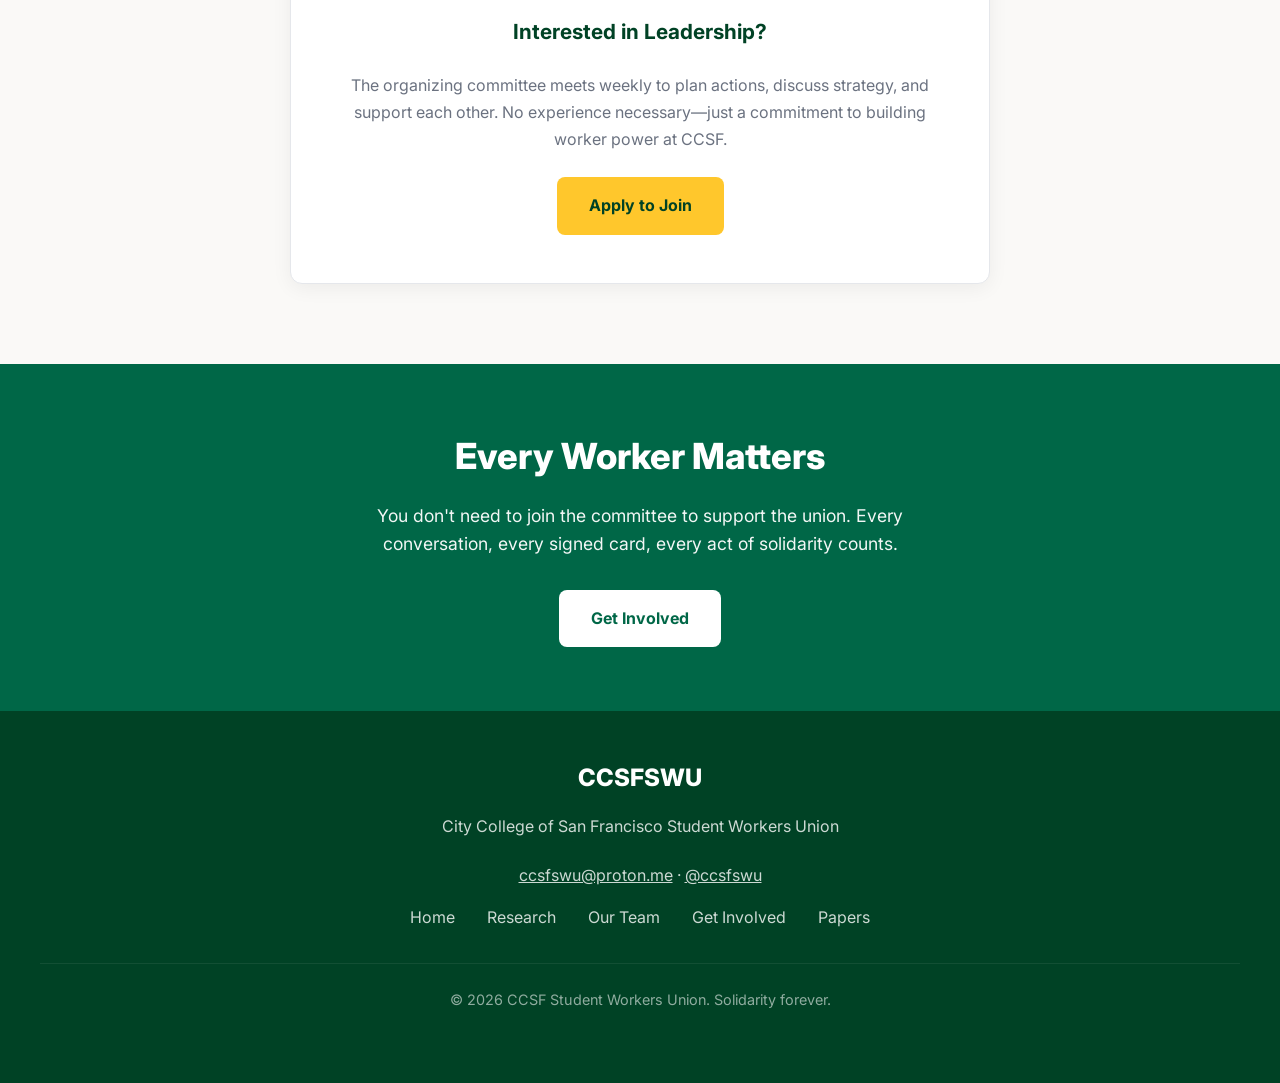
==== commit 68821e3a: "Add Lorenzo Castaneda bio Made-with: Cursor" ====
--- a/committee.html
+++ b/committee.html
@@ -65,7 +65,7 @@
           <div class="team-info">
             <h3>Lorenzo Castaneda</h3>
             <div class="team-role">Core Organizer</div>
-            <p>Coming soon.</p>
+            <p>Lorenzo is a student worker at CCSF's Rising Scholars Resource Center. He is Muwekma Ohlone Indigenous from Raymatush Bay Area, holds Seat 4 of the San Francisco Re-Entry Council and is an awardee of the HCAI Health Scholarship. A creative who enjoys hands-on work developing structured programming, he puts his creative mind to work serving as President of CCSF's Positive Directions Equals Change Recovery Club. In addition to his academics, he stays active through boxing, martial arts and functional training.</p>
           </div>
         </div>
         <div class="team-card">
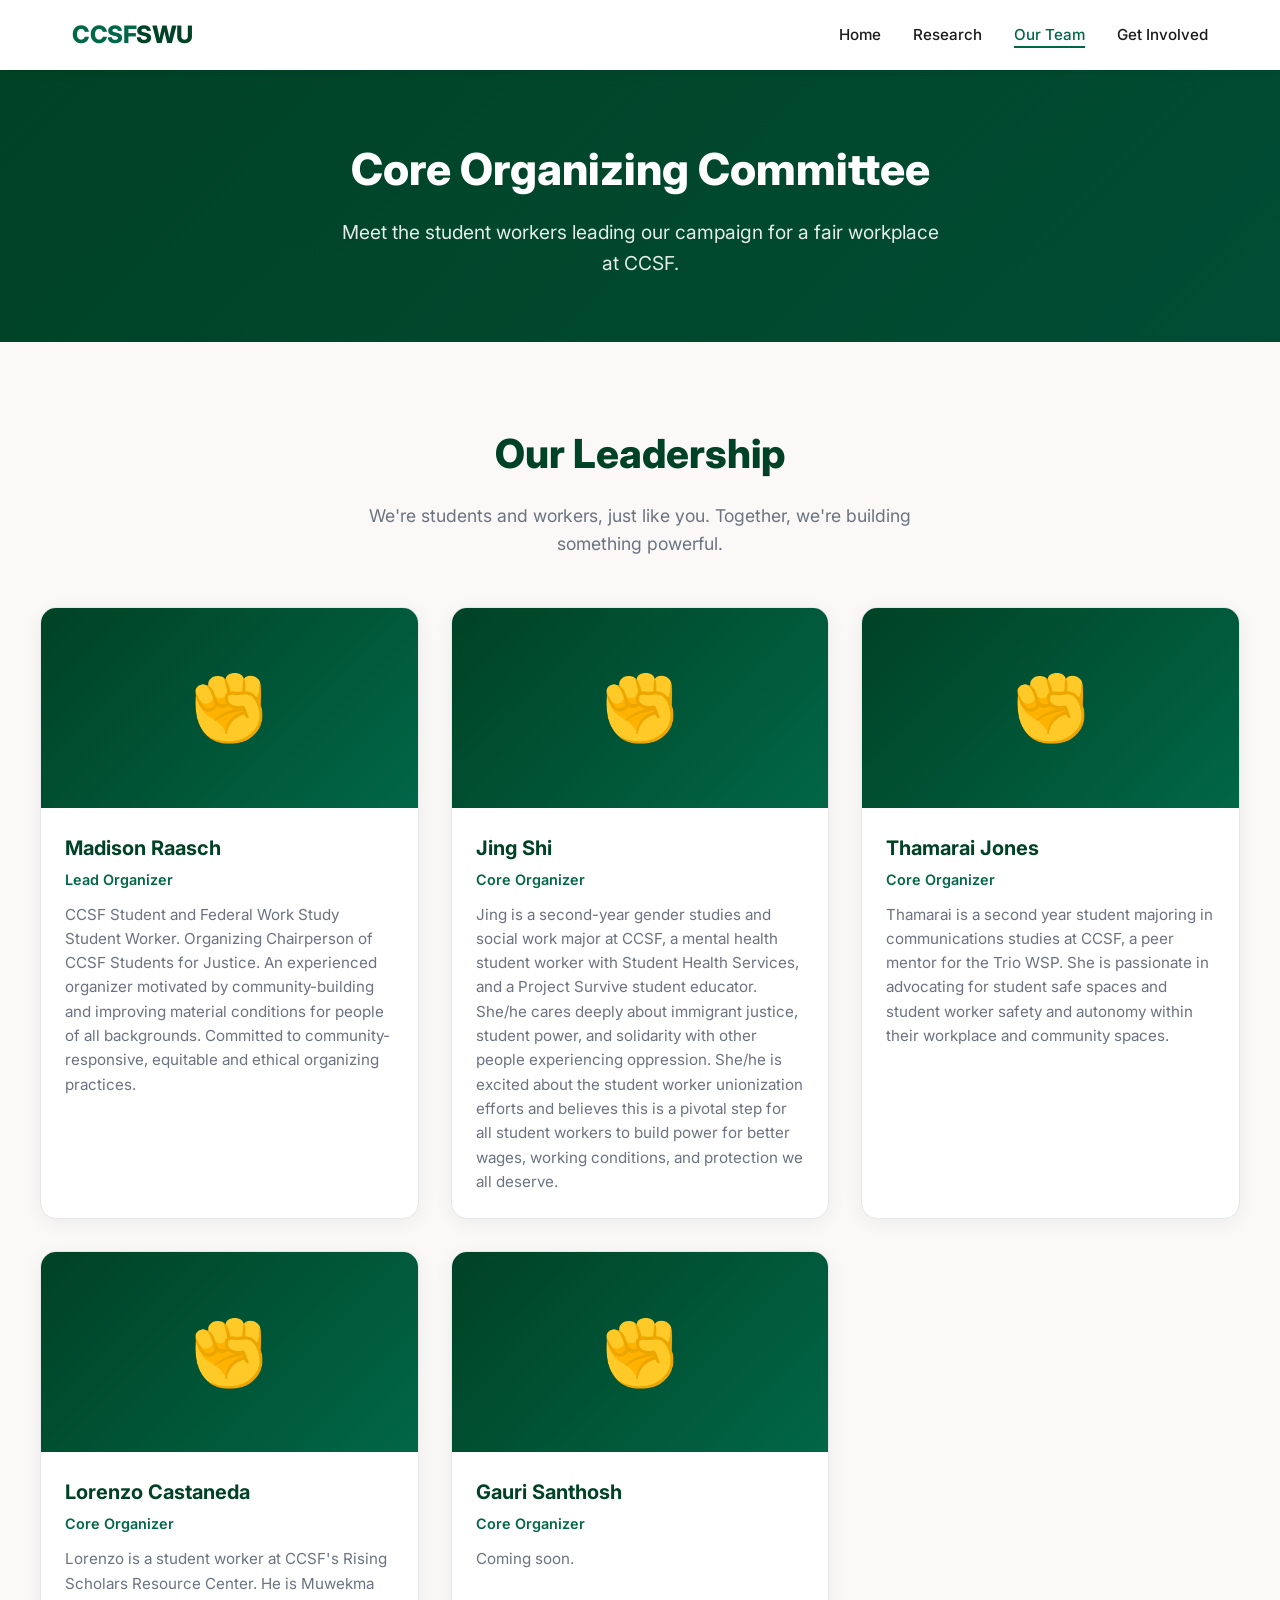
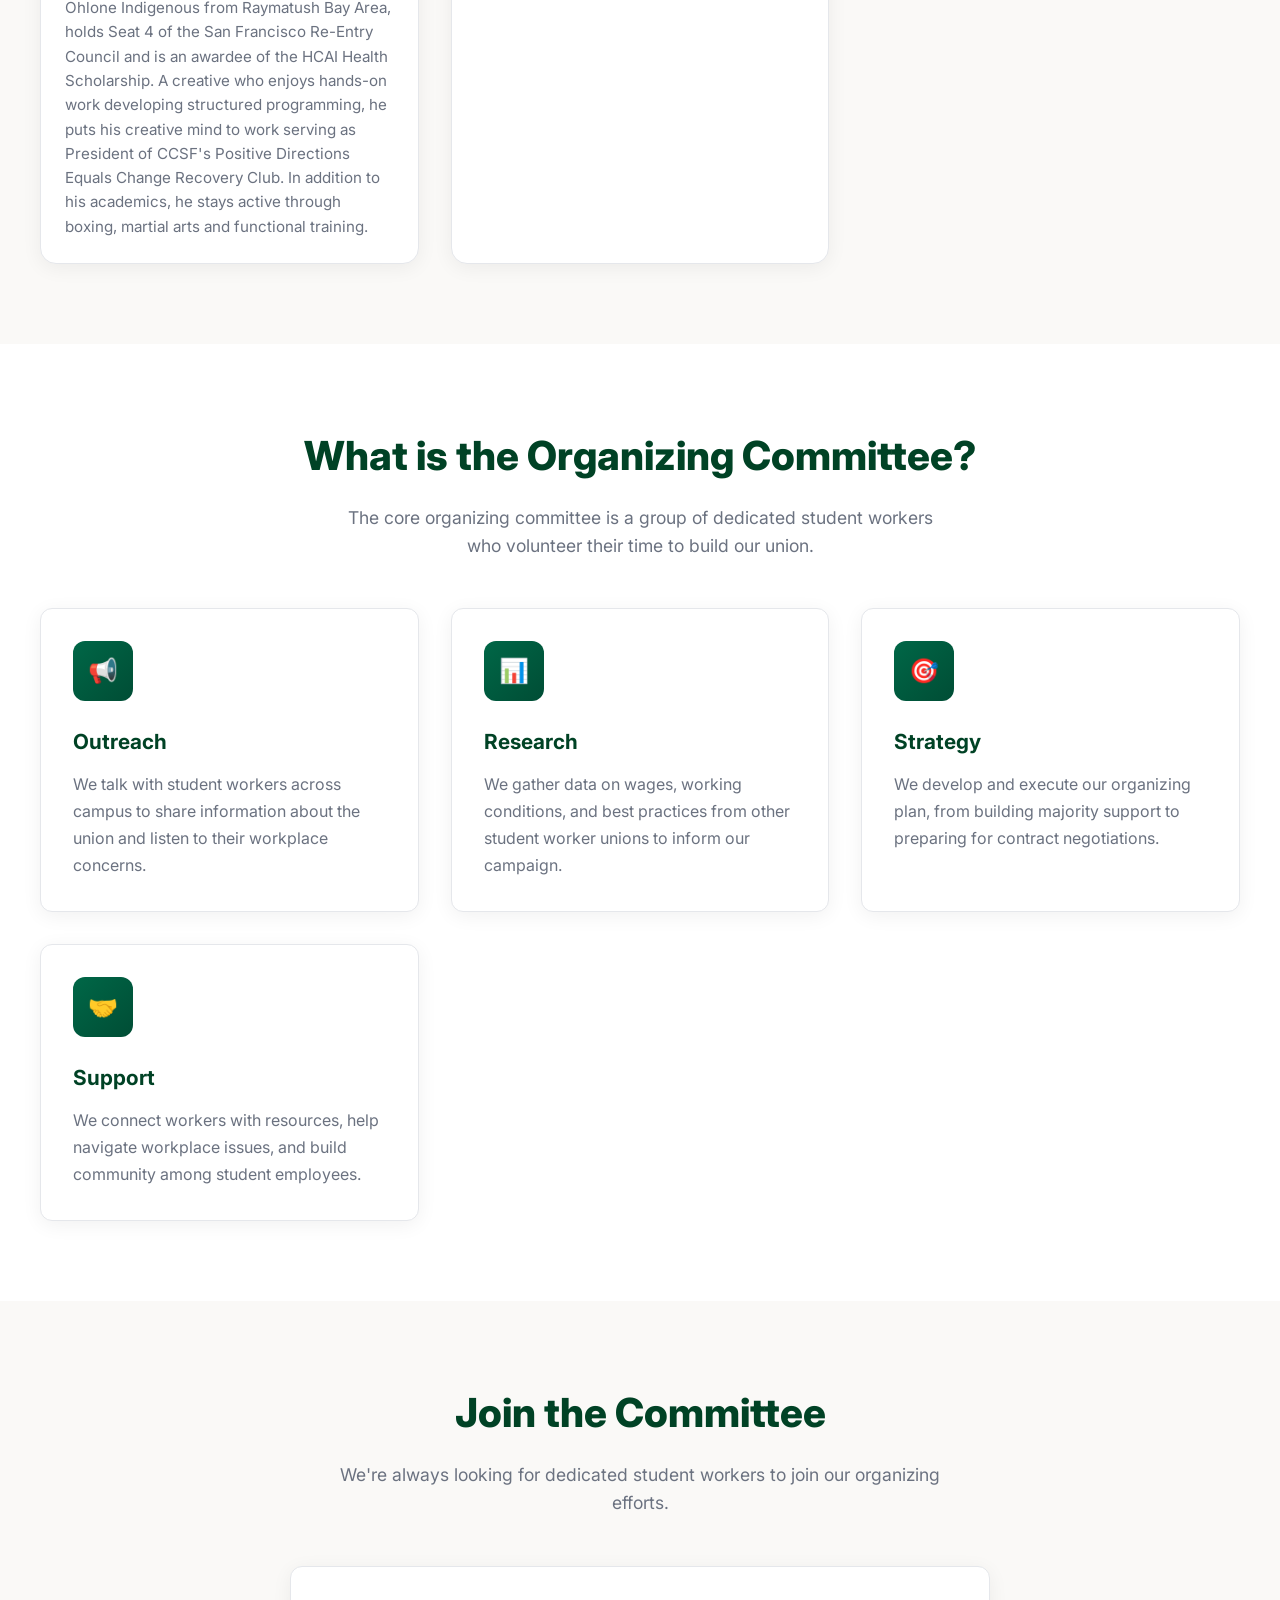
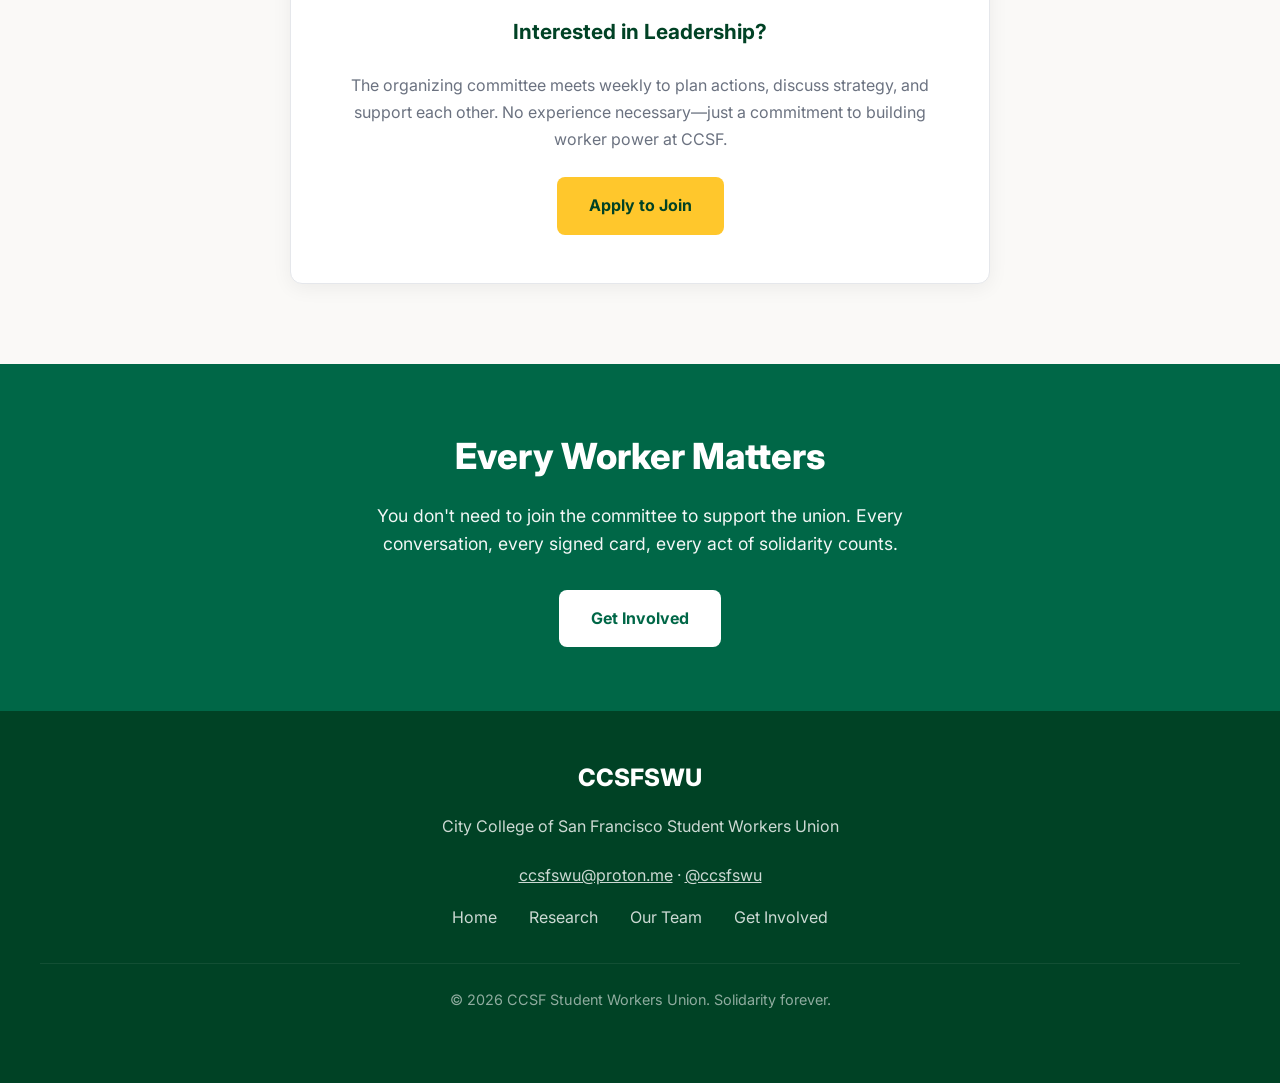
==== commit d50e3ca0: "Add statewide research report and consolidate Research/Papers pages - Add ccsf_swu_research_paper.pd" ====
--- a/committee.html
+++ b/committee.html
@@ -19,7 +19,6 @@
         <li><a href="research.html">Research</a></li>
         <li><a href="committee.html" class="active">Our Team</a></li>
         <li><a href="forms.html">Get Involved</a></li>
-        <li><a href="papers.html">Papers</a></li>
       </ul>
     </div>
   </nav>
@@ -143,7 +142,6 @@
         <a href="research.html">Research</a>
         <a href="committee.html">Our Team</a>
         <a href="forms.html">Get Involved</a>
-        <a href="papers.html">Papers</a>
       </div>
       <div class="footer-bottom">
         <p>&copy; 2026 CCSF Student Workers Union. Solidarity forever.</p>
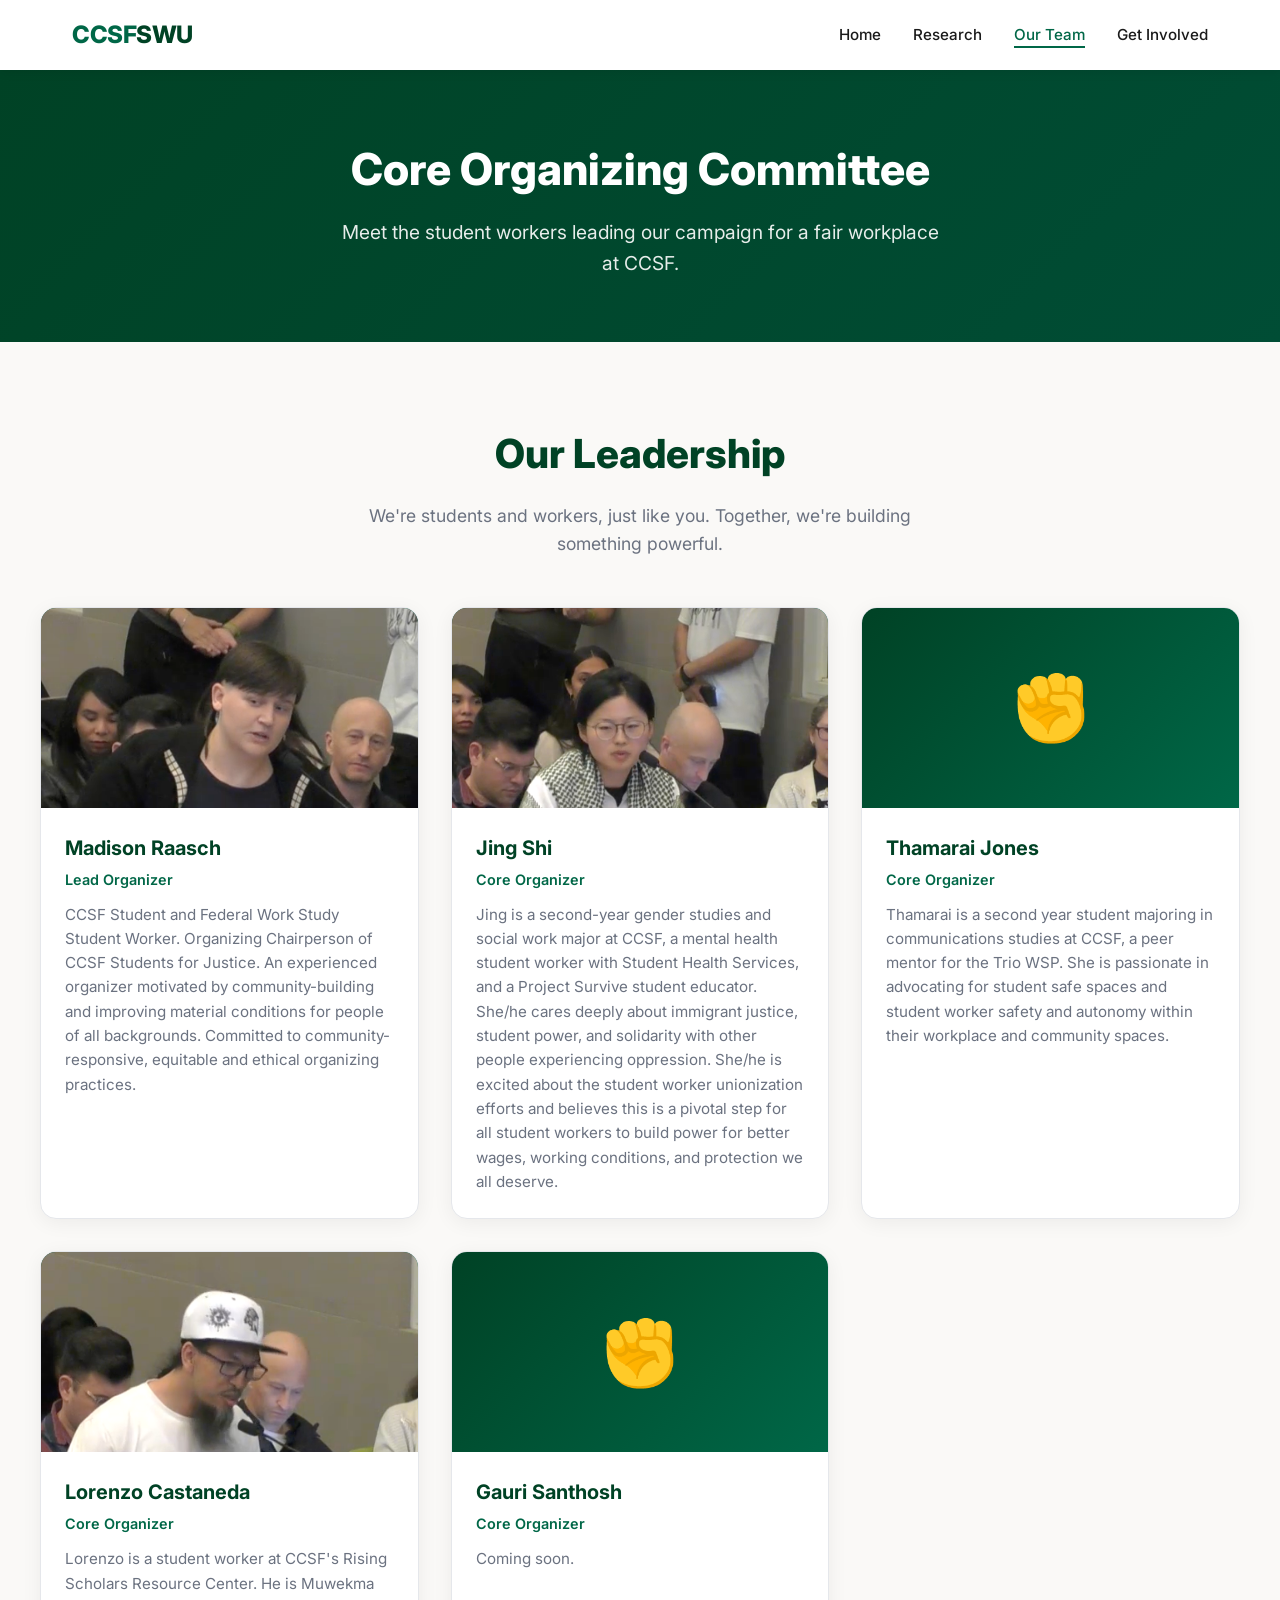
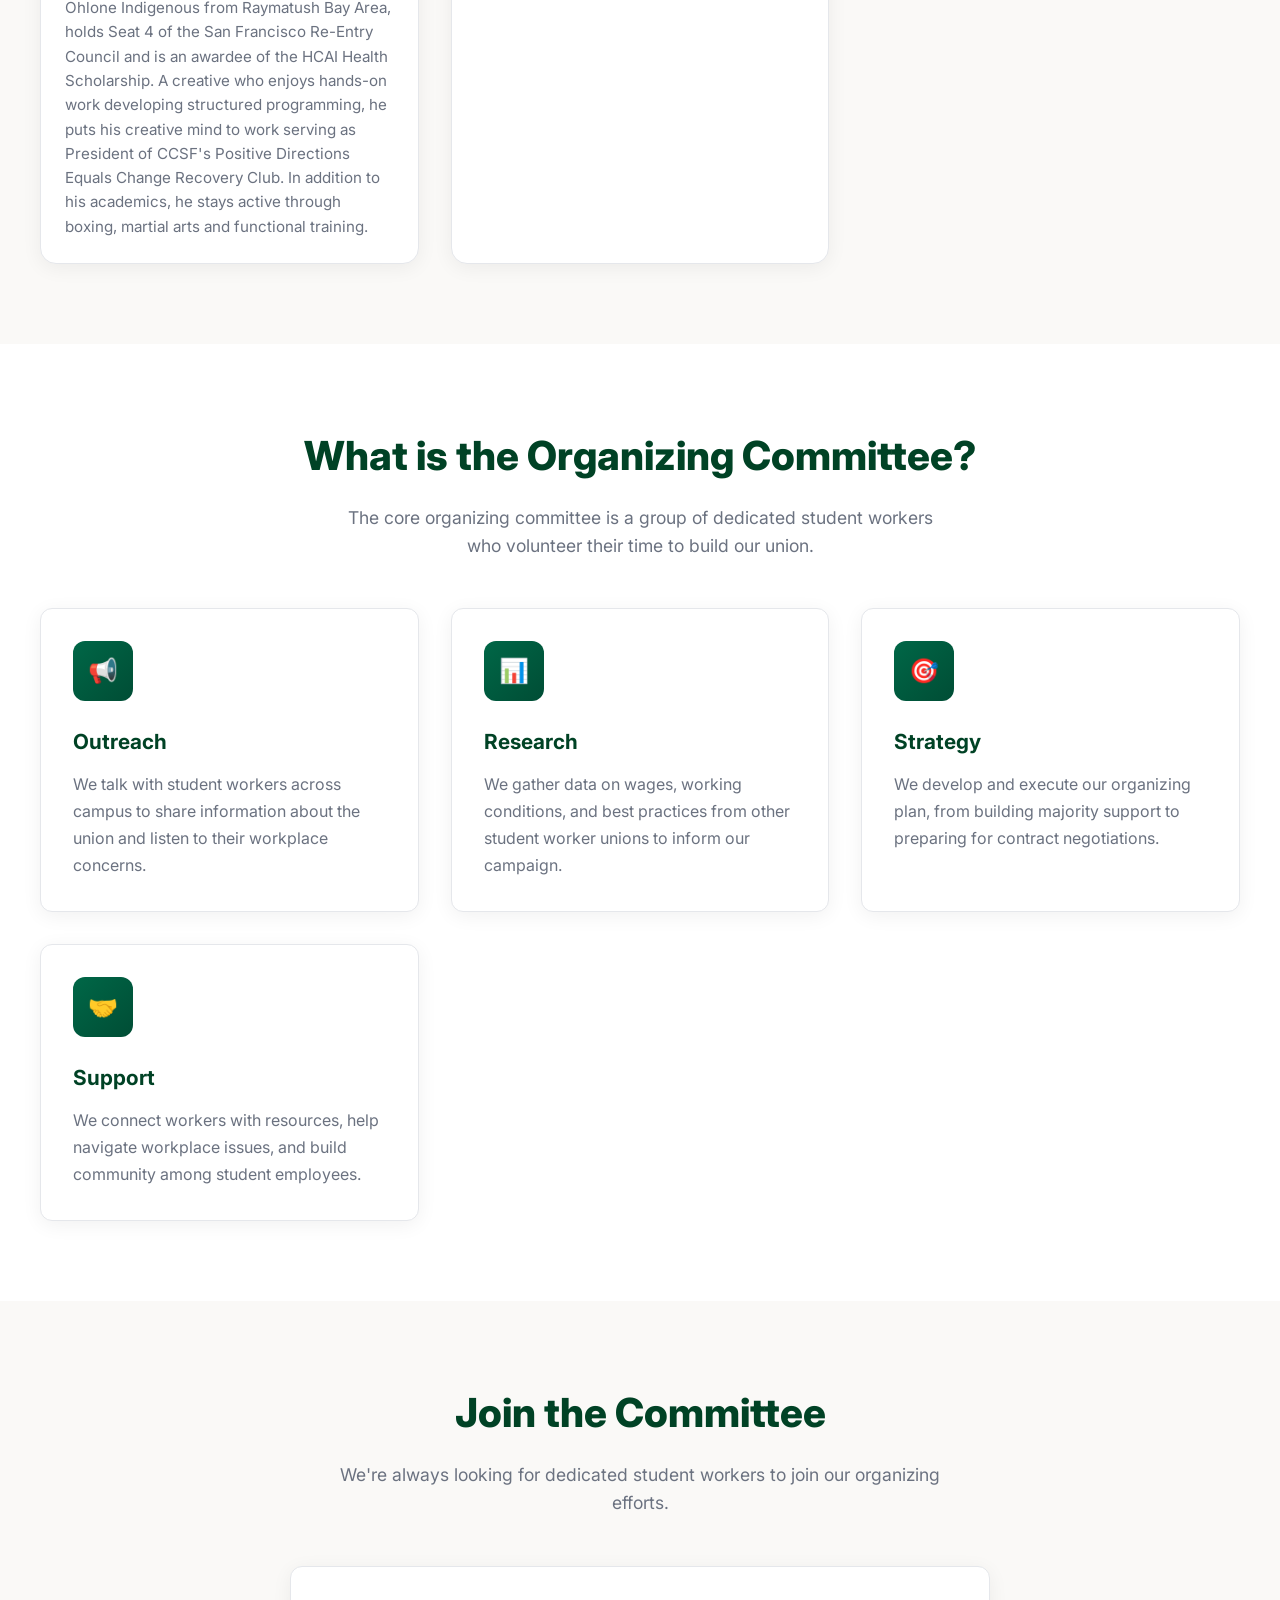
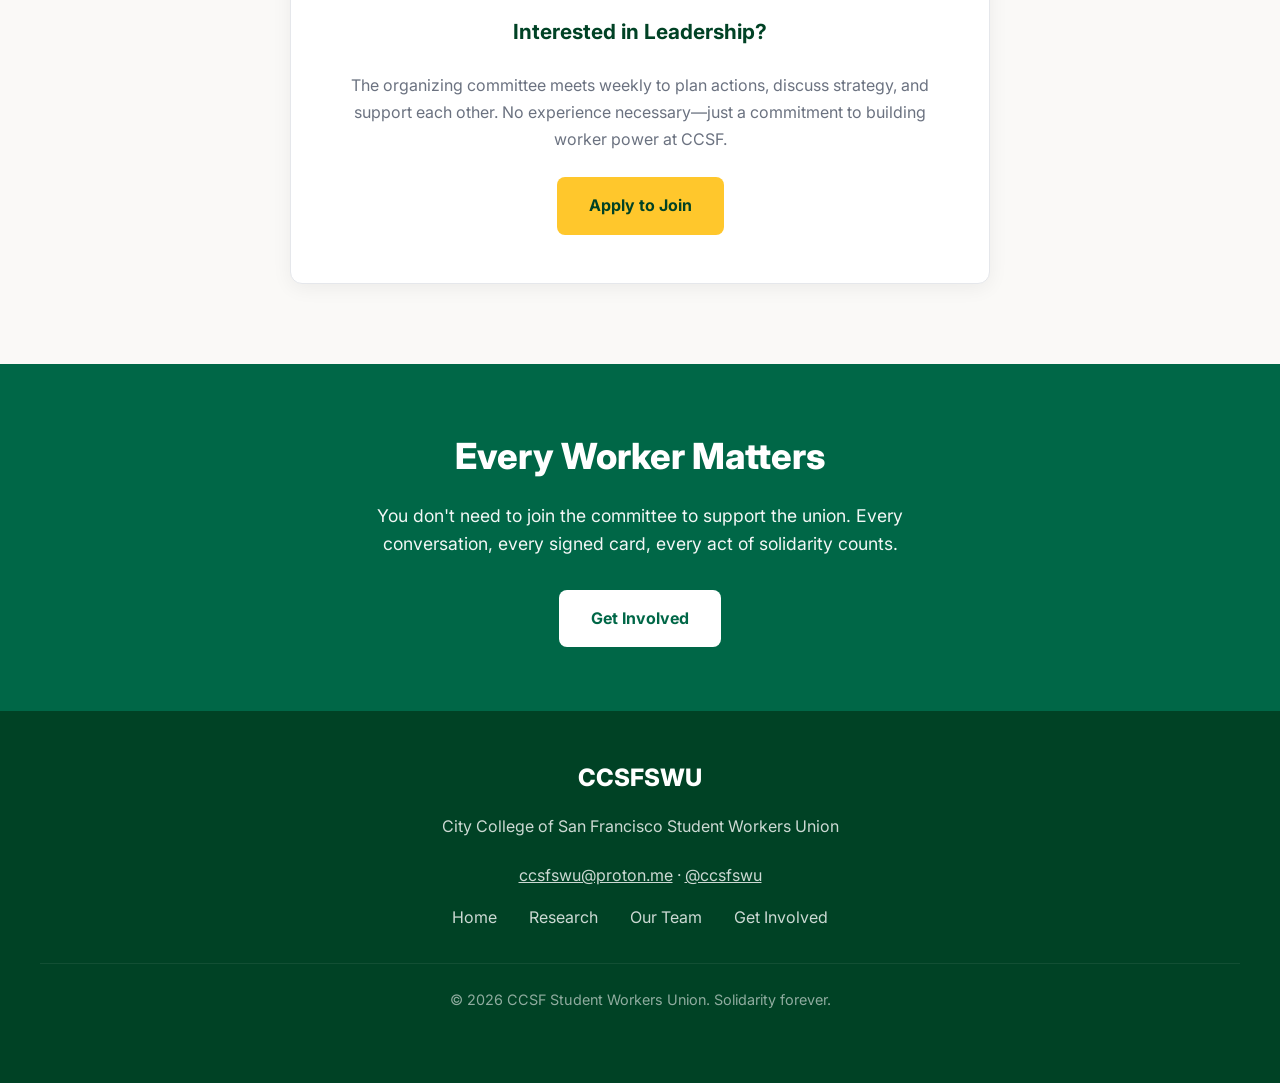
==== commit 2a6da153: "Add real photos for Madison, Jing, and Lorenzo on Our Team page" ====
--- a/committee.html
+++ b/committee.html
@@ -36,7 +36,7 @@
       </div>
       <div class="team-grid">
         <div class="team-card">
-          <div class="team-photo">✊</div>
+          <div class="team-photo"><img src="images/team/madison_raasch.jpg" alt="Madison Raasch"></div>
           <div class="team-info">
             <h3>Madison Raasch</h3>
             <div class="team-role">Lead Organizer</div>
@@ -44,7 +44,7 @@
           </div>
         </div>
         <div class="team-card">
-          <div class="team-photo">✊</div>
+          <div class="team-photo"><img src="images/team/jing_shi.jpg" alt="Jing Shi"></div>
           <div class="team-info">
             <h3>Jing Shi</h3>
             <div class="team-role">Core Organizer</div>
@@ -60,7 +60,7 @@
           </div>
         </div>
         <div class="team-card">
-          <div class="team-photo">✊</div>
+          <div class="team-photo"><img src="images/team/lorenzo_castaneda.jpg" alt="Lorenzo Castaneda"></div>
           <div class="team-info">
             <h3>Lorenzo Castaneda</h3>
             <div class="team-role">Core Organizer</div>
--- a/styles.css
+++ b/styles.css
@@ -307,6 +307,14 @@
   justify-content: center;
   font-size: 4rem;
   color: white;
+  overflow: hidden;
+}
+
+.team-photo img {
+  width: 100%;
+  height: 100%;
+  object-fit: cover;
+  object-position: center top;
 }
 
 .team-info {
@@ -474,29 +482,6 @@
   margin: 0 auto;
 }
 
-/* Stats */
-.stats-row {
-  display: flex;
-  justify-content: center;
-  gap: 4rem;
-  flex-wrap: wrap;
-  margin-top: 3rem;
-}
-
-.stat-item {
-  text-align: center;
-}
-
-.stat-number {
-  font-size: 3rem;
-  font-weight: 800;
-  color: var(--accent);
-}
-
-.stat-label {
-  font-size: 1rem;
-  opacity: 0.9;
-}
 
 /* CTA Section */
 .cta-section {
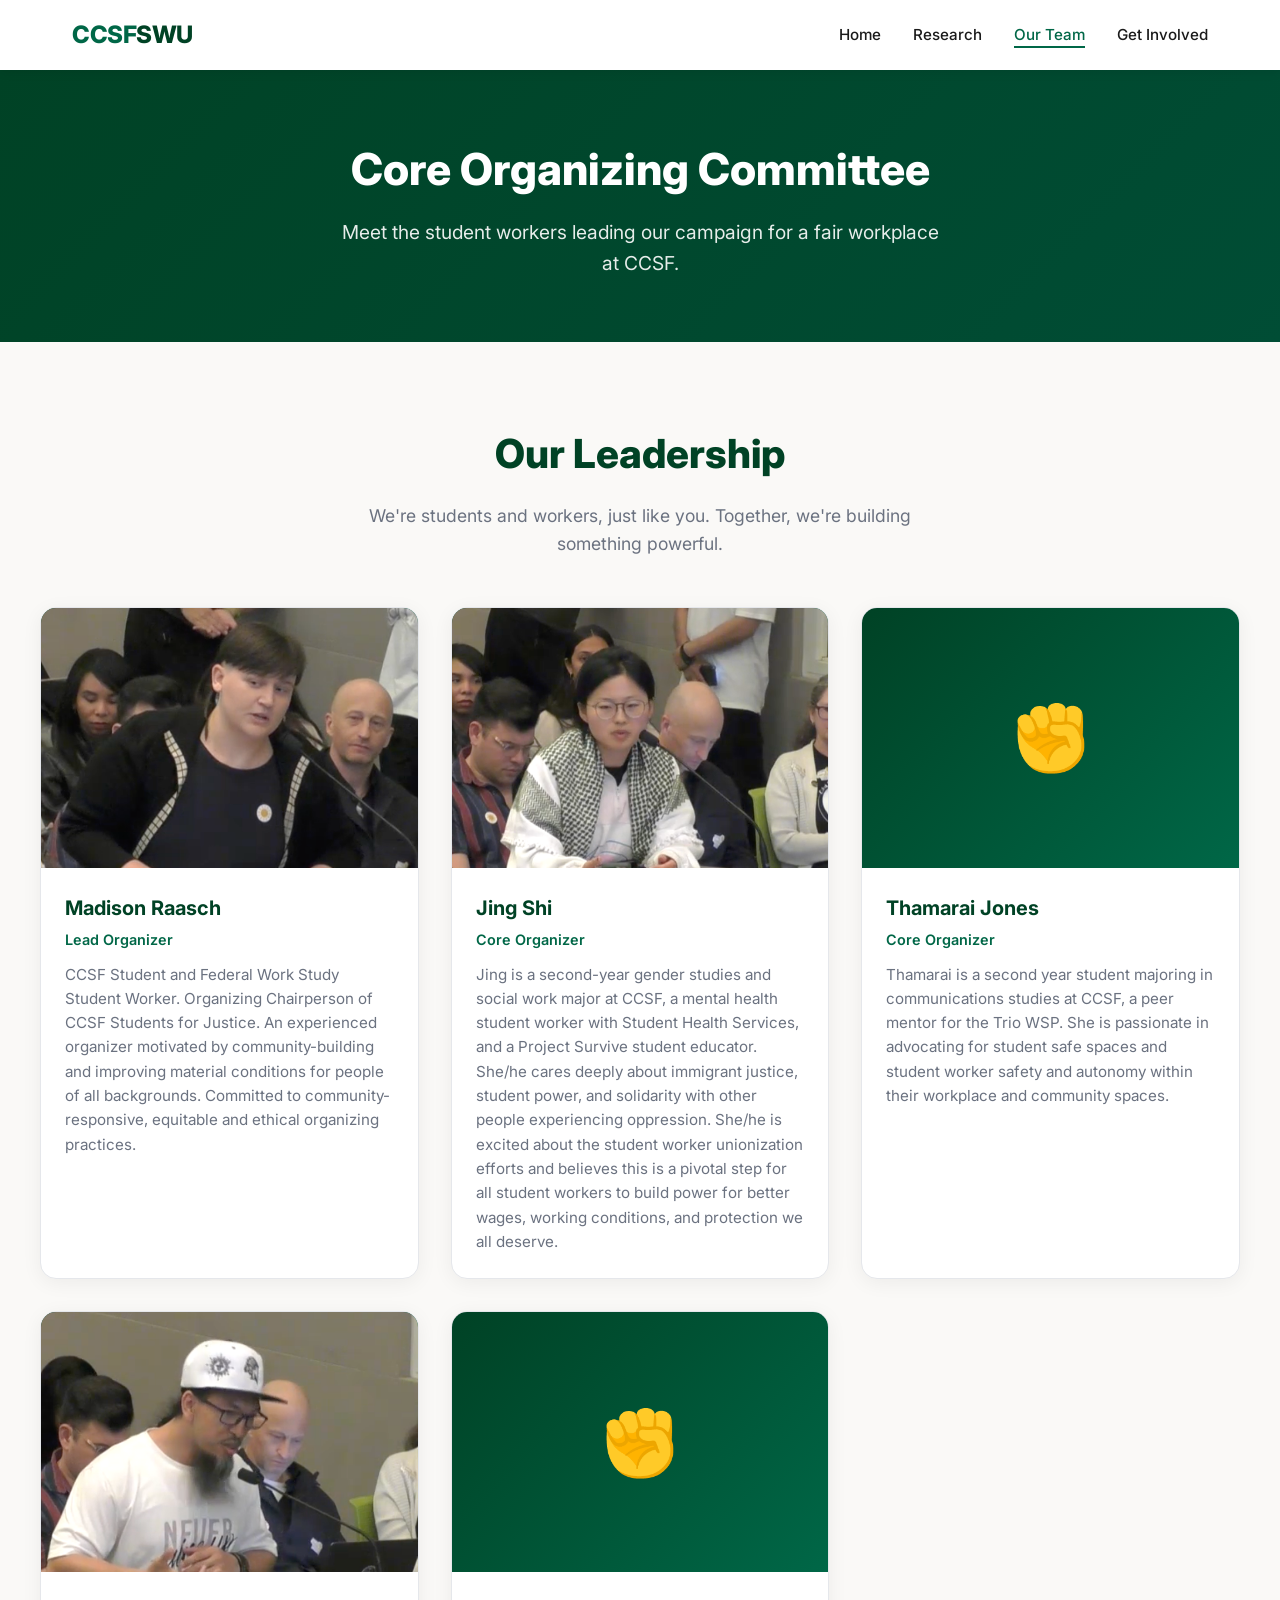
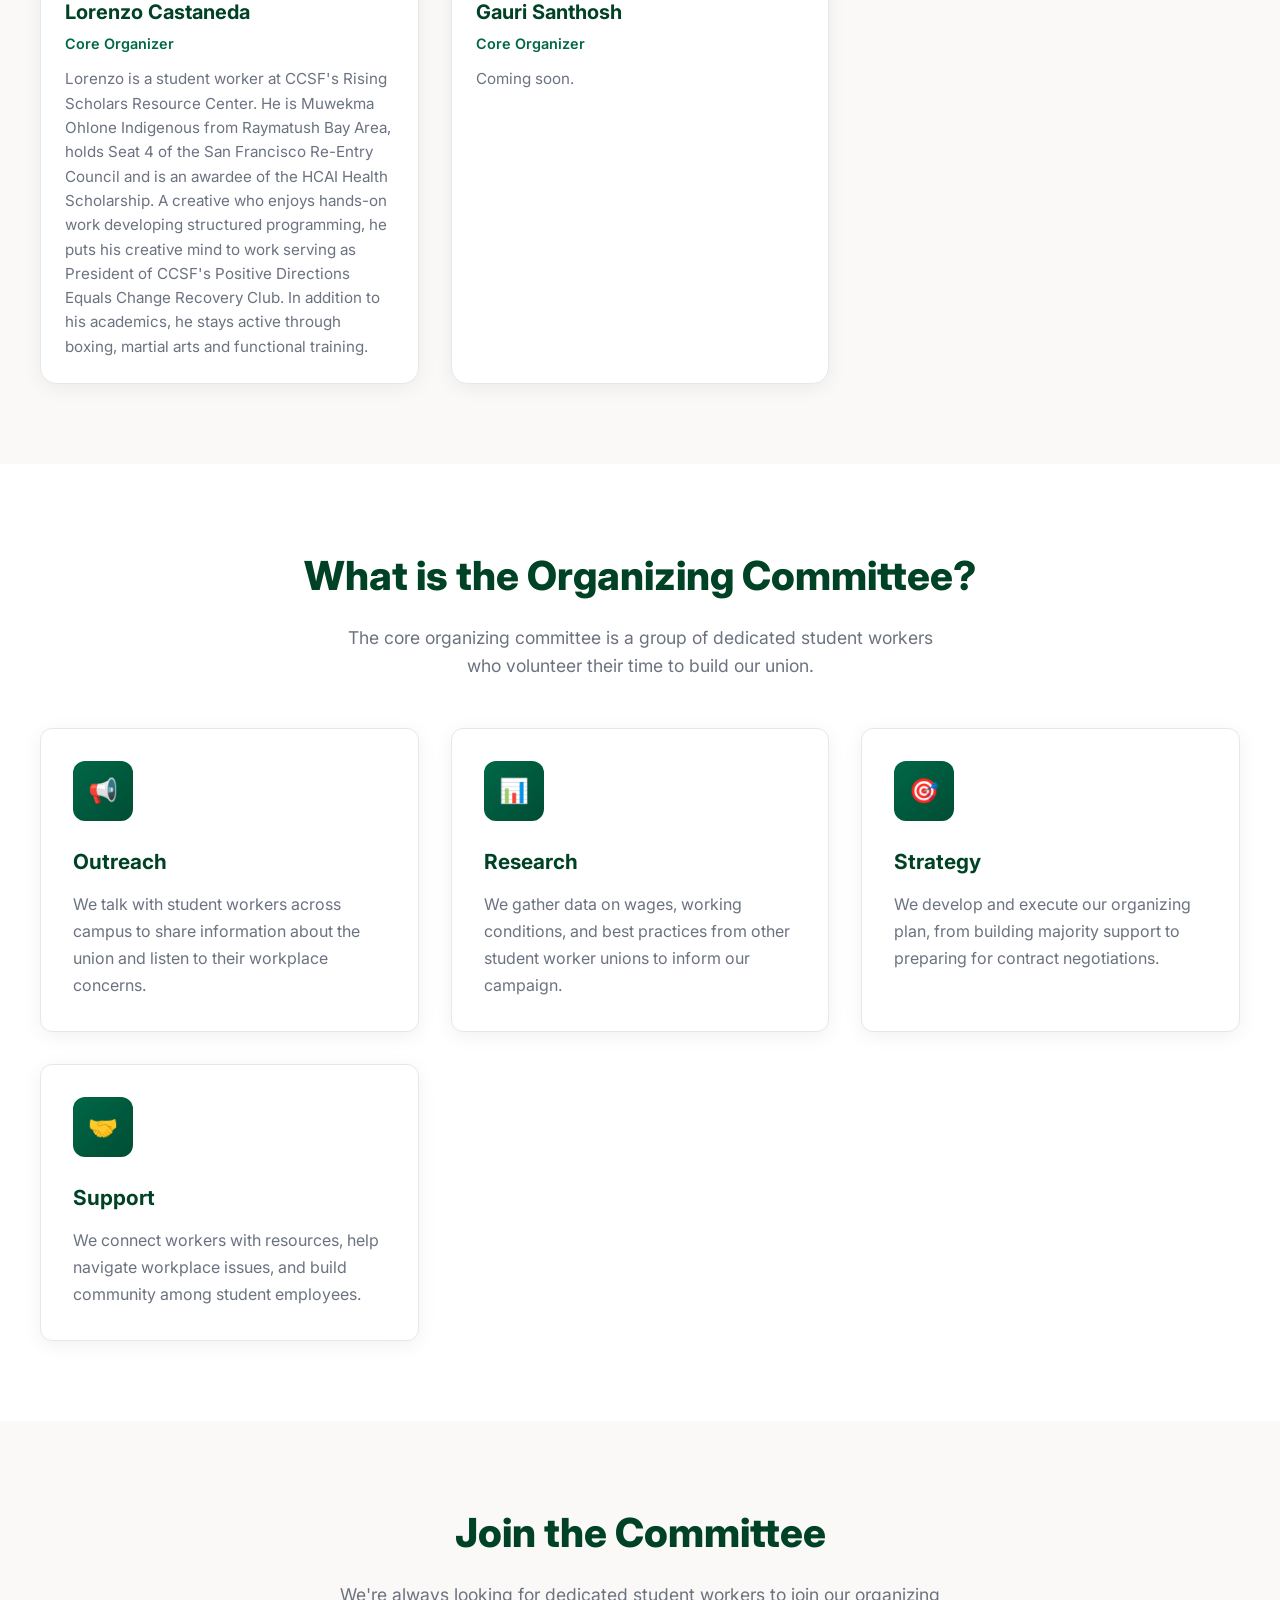
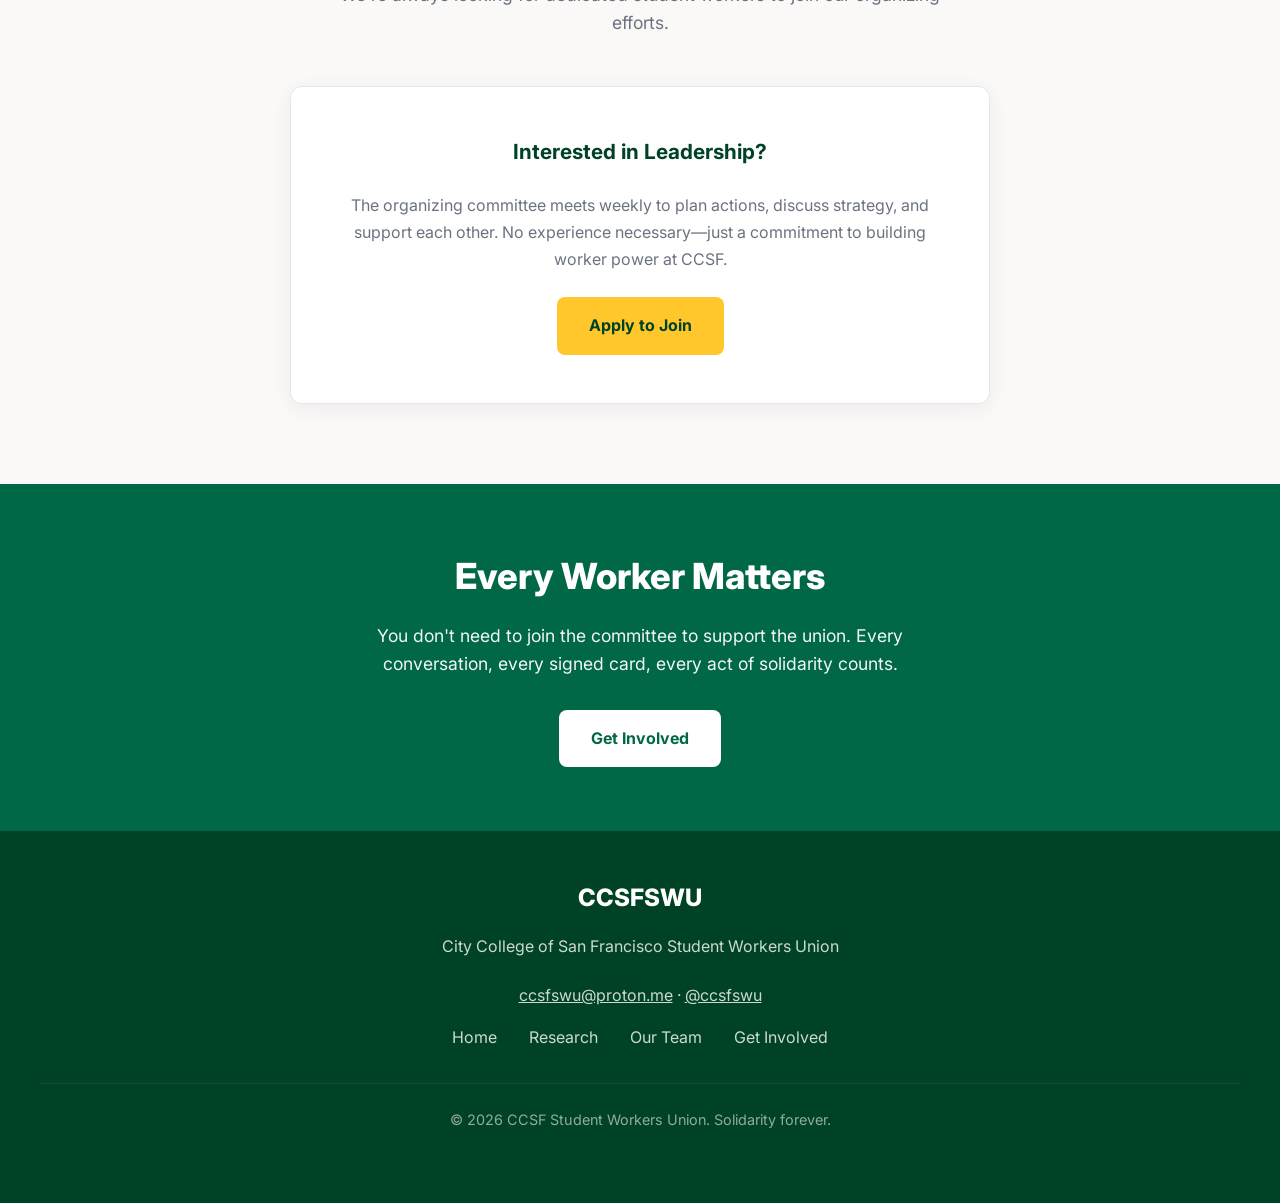
==== commit bedbeb1c: "Increase team photo height and tune per-image crop positions" ====
--- a/committee.html
+++ b/committee.html
@@ -36,7 +36,7 @@
       </div>
       <div class="team-grid">
         <div class="team-card">
-          <div class="team-photo"><img src="images/team/madison_raasch.jpg" alt="Madison Raasch"></div>
+          <div class="team-photo"><img src="images/team/madison_raasch.jpg" alt="Madison Raasch" style="object-position: 45% 8%;"></div>
           <div class="team-info">
             <h3>Madison Raasch</h3>
             <div class="team-role">Lead Organizer</div>
@@ -44,7 +44,7 @@
           </div>
         </div>
         <div class="team-card">
-          <div class="team-photo"><img src="images/team/jing_shi.jpg" alt="Jing Shi"></div>
+          <div class="team-photo"><img src="images/team/jing_shi.jpg" alt="Jing Shi" style="object-position: 50% 10%;"></div>
           <div class="team-info">
             <h3>Jing Shi</h3>
             <div class="team-role">Core Organizer</div>
@@ -60,7 +60,7 @@
           </div>
         </div>
         <div class="team-card">
-          <div class="team-photo"><img src="images/team/lorenzo_castaneda.jpg" alt="Lorenzo Castaneda"></div>
+          <div class="team-photo"><img src="images/team/lorenzo_castaneda.jpg" alt="Lorenzo Castaneda" style="object-position: 40% 5%;"></div>
           <div class="team-info">
             <h3>Lorenzo Castaneda</h3>
             <div class="team-role">Core Organizer</div>
--- a/styles.css
+++ b/styles.css
@@ -300,7 +300,7 @@
 }
 
 .team-photo {
-  height: 200px;
+  height: 260px;
   background: linear-gradient(135deg, var(--secondary) 0%, var(--primary) 100%);
   display: flex;
   align-items: center;
